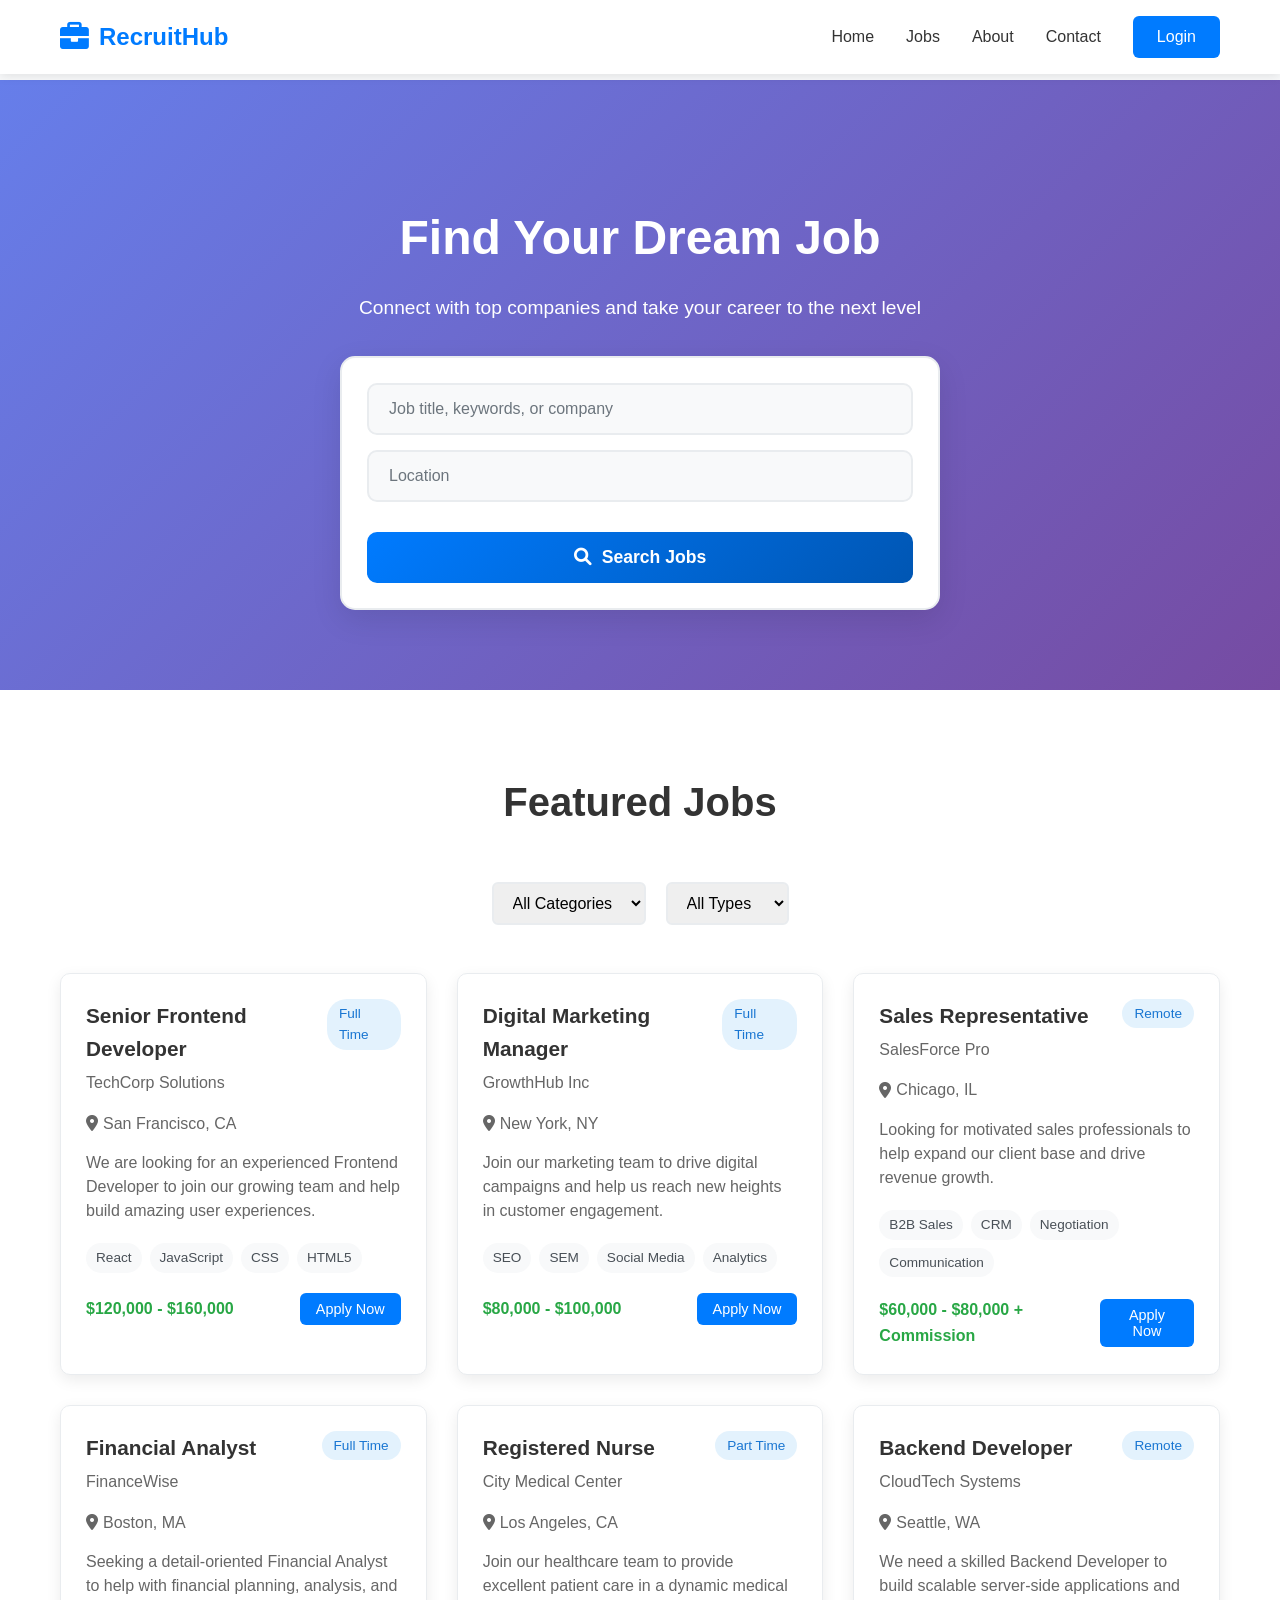
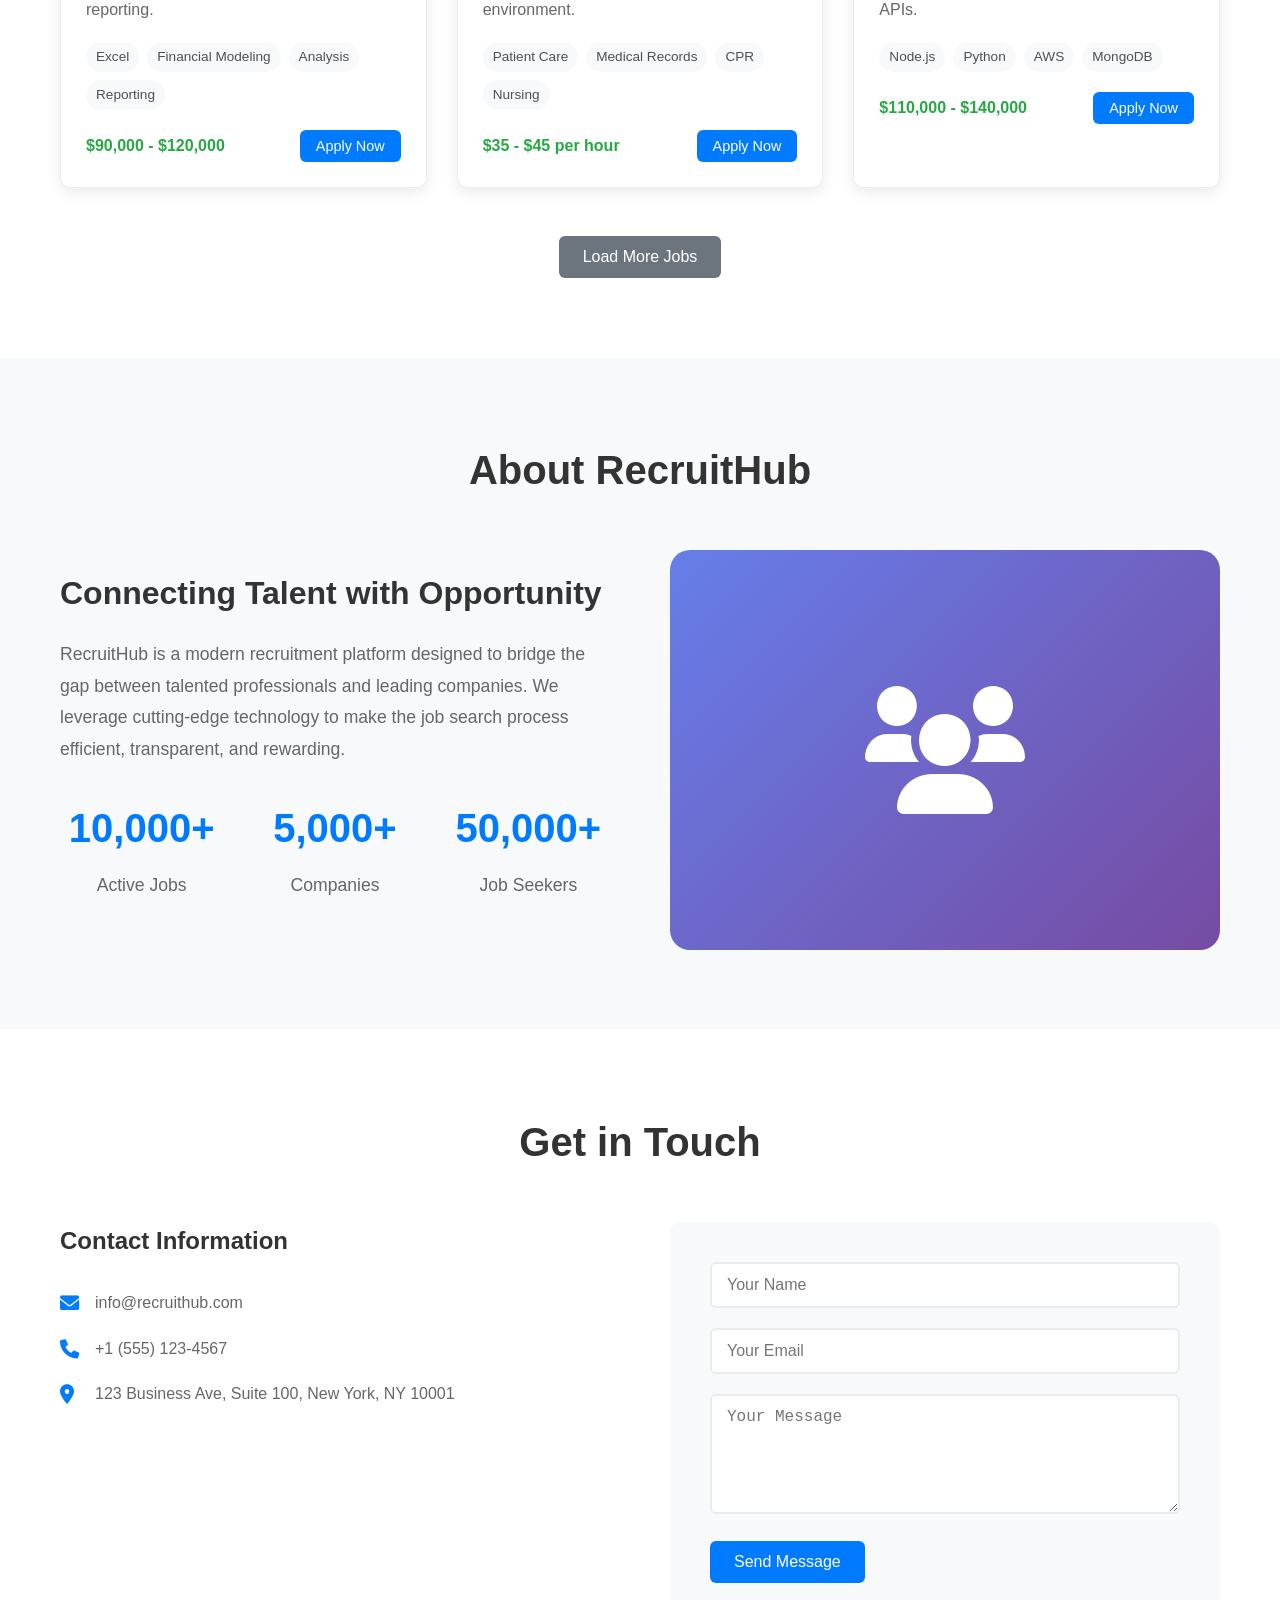
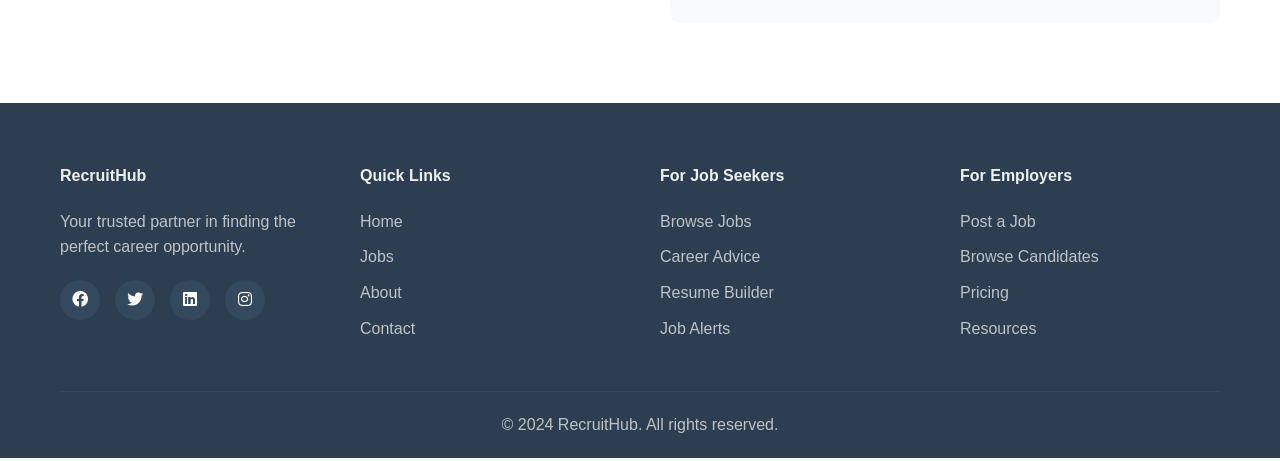
==== index.html @ 95e3dec5 "Initial" ====
<!DOCTYPE html>
<html lang="en">
<head>
    <meta charset="UTF-8">
    <meta name="viewport" content="width=device-width, initial-scale=1.0">
    <title>Recruitment System - Find Your Dream Job</title>
    <link rel="stylesheet" href="styles.css">
    <link href="https://cdnjs.cloudflare.com/ajax/libs/font-awesome/6.0.0/css/all.min.css" rel="stylesheet">
</head>
<body>
    <!-- Header -->
    <header class="header">
        <nav class="navbar">
            <div class="nav-container">
                <div class="nav-logo">
                    <i class="fas fa-briefcase"></i>
                    <span>RecruitHub</span>
                </div>
                <ul class="nav-menu">
                    <li class="nav-item">
                        <a href="#home" class="nav-link">Home</a>
                    </li>
                    <li class="nav-item">
                        <a href="#jobs" class="nav-link">Jobs</a>
                    </li>
                    <li class="nav-item">
                        <a href="#about" class="nav-link">About</a>
                    </li>
                    <li class="nav-item">
                        <a href="#contact" class="nav-link">Contact</a>
                    </li>
                    <li class="nav-item">
                        <button class="btn btn-primary" onclick="showLoginModal()">Login</button>
                    </li>
                </ul>
                <div class="hamburger">
                    <span class="bar"></span>
                    <span class="bar"></span>
                    <span class="bar"></span>
                </div>
            </div>
        </nav>
    </header>

    <!-- Hero Section -->
    <section id="home" class="hero">
        <div class="hero-content">
            <h1>Find Your Dream Job</h1>
            <p>Connect with top companies and take your career to the next level</p>
            <div class="search-container">
                <div class="search-box">
                    <div class="search-input-group">
                        <input type="text" id="jobSearch" placeholder="Job title, keywords, or company" data-component-name="<input />">
                        <input type="text" id="locationSearch" placeholder="Location" data-component-name="<input />">
                    </div>
                    <button class="search-button" onclick="searchJobs()" data-component-name="<button />">
                        <i class="fas fa-search"></i> Search Jobs
                    </button>
                </div>
            </div>
        </div>
    </section>

    <!-- Job Listings Section -->
    <section id="jobs" class="jobs-section">
        <div class="container">
            <h2 class="section-title">Featured Jobs</h2>
            <div class="filter-container">
                <select id="categoryFilter" onchange="filterJobs()">
                    <option value="">All Categories</option>
                    <option value="technology">Technology</option>
                    <option value="marketing">Marketing</option>
                    <option value="sales">Sales</option>
                    <option value="finance">Finance</option>
                    <option value="healthcare">Healthcare</option>
                </select>
                <select id="typeFilter" onchange="filterJobs()">
                    <option value="">All Types</option>
                    <option value="full-time">Full Time</option>
                    <option value="part-time">Part Time</option>
                    <option value="remote">Remote</option>
                    <option value="contract">Contract</option>
                </select>
            </div>
            <div class="job-grid" id="jobGrid">
                <!-- Jobs will be dynamically loaded here -->
            </div>
            <div class="load-more-container">
                <button class="btn btn-secondary" onclick="loadMoreJobs()">Load More Jobs</button>
            </div>
        </div>
    </section>

    <!-- About Section -->
    <section id="about" class="about-section">
        <div class="container">
            <h2 class="section-title">About RecruitHub</h2>
            <div class="about-content">
                <div class="about-text">
                    <h3>Connecting Talent with Opportunity</h3>
                    <p>RecruitHub is a modern recruitment platform designed to bridge the gap between talented professionals and leading companies. We leverage cutting-edge technology to make the job search process efficient, transparent, and rewarding.</p>
                    <div class="stats">
                        <div class="stat">
                            <h4>10,000+</h4>
                            <p>Active Jobs</p>
                        </div>
                        <div class="stat">
                            <h4>5,000+</h4>
                            <p>Companies</p>
                        </div>
                        <div class="stat">
                            <h4>50,000+</h4>
                            <p>Job Seekers</p>
                        </div>
                    </div>
                </div>
                <div class="about-image">
                    <i class="fas fa-users"></i>
                </div>
            </div>
        </div>
    </section>

    <!-- Contact Section -->
    <section id="contact" class="contact-section">
        <div class="container">
            <h2 class="section-title">Get in Touch</h2>
            <div class="contact-content">
                <div class="contact-info">
                    <h3>Contact Information</h3>
                    <div class="contact-item">
                        <i class="fas fa-envelope"></i>
                        <span>info@recruithub.com</span>
                    </div>
                    <div class="contact-item">
                        <i class="fas fa-phone"></i>
                        <span>+1 (555) 123-4567</span>
                    </div>
                    <div class="contact-item">
                        <i class="fas fa-map-marker-alt"></i>
                        <span>123 Business Ave, Suite 100, New York, NY 10001</span>
                    </div>
                </div>
                <form class="contact-form" onsubmit="handleContactSubmit(event)">
                    <div class="form-group">
                        <input type="text" id="contactName" placeholder="Your Name" required>
                    </div>
                    <div class="form-group">
                        <input type="email" id="contactEmail" placeholder="Your Email" required>
                    </div>
                    <div class="form-group">
                        <textarea id="contactMessage" placeholder="Your Message" rows="5" required></textarea>
                    </div>
                    <button type="submit" class="btn btn-primary">Send Message</button>
                </form>
            </div>
        </div>
    </section>

    <!-- Footer -->
    <footer class="footer">
        <div class="container">
            <div class="footer-content">
                <div class="footer-section">
                    <h4>RecruitHub</h4>
                    <p>Your trusted partner in finding the perfect career opportunity.</p>
                    <div class="social-links">
                        <a href="#"><i class="fab fa-facebook"></i></a>
                        <a href="#"><i class="fab fa-twitter"></i></a>
                        <a href="#"><i class="fab fa-linkedin"></i></a>
                        <a href="#"><i class="fab fa-instagram"></i></a>
                    </div>
                </div>
                <div class="footer-section">
                    <h4>Quick Links</h4>
                    <ul>
                        <li><a href="#home">Home</a></li>
                        <li><a href="#jobs">Jobs</a></li>
                        <li><a href="#about">About</a></li>
                        <li><a href="#contact">Contact</a></li>
                    </ul>
                </div>
                <div class="footer-section">
                    <h4>For Job Seekers</h4>
                    <ul>
                        <li><a href="#">Browse Jobs</a></li>
                        <li><a href="#">Career Advice</a></li>
                        <li><a href="#">Resume Builder</a></li>
                        <li><a href="#">Job Alerts</a></li>
                    </ul>
                </div>
                <div class="footer-section">
                    <h4>For Employers</h4>
                    <ul>
                        <li><a href="#">Post a Job</a></li>
                        <li><a href="#">Browse Candidates</a></li>
                        <li><a href="#">Pricing</a></li>
                        <li><a href="#">Resources</a></li>
                    </ul>
                </div>
            </div>
            <div class="footer-bottom">
                <p>&copy; 2024 RecruitHub. All rights reserved.</p>
            </div>
        </div>
    </footer>

    <!-- Login Modal -->
    <div id="loginModal" class="modal">
        <div class="modal-content">
            <span class="close" onclick="closeModal('loginModal')">&times;</span>
            <h2>Login to Your Account</h2>
            <form onsubmit="handleLogin(event)">
                <div class="form-group">
                    <input type="email" id="loginEmail" placeholder="Email Address" required>
                </div>
                <div class="form-group">
                    <input type="password" id="loginPassword" placeholder="Password" required>
                </div>
                <div class="form-options">
                    <label class="checkbox">
                        <input type="checkbox"> Remember me
                    </label>
                    <a href="#" class="forgot-password">Forgot Password?</a>
                </div>
                <button type="submit" class="btn btn-primary full-width">Login</button>
                <div class="signup-link">
                    <p>Don't have an account? <a href="#" onclick="showSignupModal()">Sign up</a></p>
                </div>
            </form>
        </div>
    </div>

    <!-- Job Application Modal -->
    <div id="applicationModal" class="modal">
        <div class="modal-content">
            <span class="close" onclick="closeModal('applicationModal')">&times;</span>
            <h2>Apply for Position</h2>
            <form onsubmit="handleApplication(event)">
                <div class="form-group">
                    <input type="text" id="applicantName" placeholder="Full Name" required>
                </div>
                <div class="form-group">
                    <input type="email" id="applicantEmail" placeholder="Email Address" required>
                </div>
                <div class="form-group">
                    <input type="tel" id="applicantPhone" placeholder="Phone Number" required>
                </div>
                <div class="form-group">
                    <textarea id="coverLetter" placeholder="Cover Letter" rows="4" required></textarea>
                </div>
                <div class="form-group">
                    <label for="resume">Upload Resume (PDF/DOC)</label>
                    <input type="file" id="resume" accept=".pdf,.doc,.docx" required>
                </div>
                <button type="submit" class="btn btn-primary full-width">Submit Application</button>
            </form>
        </div>
    </div>

    <script src="script.js"></script>
</body>
</html>
---- styles.css ----
/* Reset and Base Styles */
* {
    margin: 0;
    padding: 0;
    box-sizing: border-box;
}

body {
    font-family: 'Segoe UI', Tahoma, Geneva, Verdana, sans-serif;
    line-height: 1.6;
    color: #333;
    background-color: #f8f9fa;
}

.container {
    max-width: 1200px;
    margin: 0 auto;
    padding: 0 20px;
}

/* Header Styles */
.header {
    background: #fff;
    box-shadow: 0 2px 10px rgba(0,0,0,0.1);
    position: fixed;
    width: 100%;
    top: 0;
    z-index: 1000;
}

.navbar {
    padding: 1rem 0;
}

.nav-container {
    max-width: 1200px;
    margin: 0 auto;
    padding: 0 20px;
    display: flex;
    justify-content: space-between;
    align-items: center;
}

.nav-logo {
    display: flex;
    align-items: center;
    font-size: 1.5rem;
    font-weight: bold;
    color: #007bff;
}

.nav-logo i {
    margin-right: 10px;
    font-size: 1.8rem;
}

.nav-menu {
    display: flex;
    list-style: none;
    align-items: center;
    gap: 2rem;
}

.nav-link {
    text-decoration: none;
    color: #333;
    font-weight: 500;
    transition: color 0.3s ease;
}

.nav-link:hover {
    color: #007bff;
}

.hamburger {
    display: none;
    flex-direction: column;
    cursor: pointer;
}

.bar {
    width: 25px;
    height: 3px;
    background: #333;
    margin: 3px 0;
    transition: 0.3s;
}

/* Button Styles */
.btn {
    padding: 12px 24px;
    border: none;
    border-radius: 6px;
    cursor: pointer;
    font-size: 1rem;
    font-weight: 500;
    text-decoration: none;
    display: inline-block;
    transition: all 0.3s ease;
    text-align: center;
}

.btn-primary {
    background: #007bff;
    color: white;
}

.btn-primary:hover {
    background: #0056b3;
    transform: translateY(-2px);
}

.btn-secondary {
    background: #6c757d;
    color: white;
}

.btn-secondary:hover {
    background: #545b62;
    transform: translateY(-2px);
}

.btn-search {
    background: #28a745;
    color: white;
}

.btn-search:hover {
    background: #1e7e34;
}

.full-width {
    width: 100%;
}

/* Hero Section */
.hero {
    background: linear-gradient(135deg, #667eea 0%, #764ba2 100%);
    color: white;
    padding: 120px 0 80px;
    text-align: center;
    margin-top: 80px;
}

.hero-content h1 {
    font-size: 3rem;
    margin-bottom: 1rem;
    animation: fadeInUp 1s ease;
}

.hero-content p {
    font-size: 1.2rem;
    margin-bottom: 2rem;
    animation: fadeInUp 1s ease 0.2s;
    animation-fill-mode: both;
}

.search-container {
    max-width: 600px;
    margin: 0 auto;
    animation: fadeInUp 1s ease 0.4s;
    animation-fill-mode: both;
}

.search-box {
    display: flex;
    flex-direction: column;
    gap: 15px;
    background: white;
    padding: 25px;
    border-radius: 15px;
    box-shadow: 0 10px 30px rgba(0,0,0,0.1);
    border: 2px solid #e9ecef;
}

.search-input-group {
    display: flex;
    flex-direction: column;
    gap: 15px;
    margin-bottom: 15px;
}

.search-box input {
    width: 100%;
    padding: 15px 20px;
    border: 2px solid #e9ecef;
    border-radius: 10px;
    font-size: 1rem;
    outline: none;
    transition: all 0.3s ease;
    background: #f8f9fa;
}

.search-box input:focus {
    border-color: #007bff;
    background: white;
    box-shadow: 0 0 0 3px rgba(0,123,255,0.1);
}

.search-box input::placeholder {
    color: #6c757d;
    font-weight: 400;
}

.search-button {
    width: 100%;
    padding: 15px 30px;
    background: linear-gradient(135deg, #007bff 0%, #0056b3 100%);
    color: white;
    border: none;
    border-radius: 10px;
    font-size: 1.1rem;
    font-weight: 600;
    cursor: pointer;
    transition: all 0.3s ease;
    display: flex;
    align-items: center;
    justify-content: center;
    gap: 10px;
}

.search-button:hover {
    background: linear-gradient(135deg, #0056b3 0%, #004085 100%);
    transform: translateY(-2px);
    box-shadow: 0 8px 25px rgba(0,123,255,0.3);
}

.search-button i {
    font-size: 1.1rem;
}

/* Jobs Section */
.jobs-section {
    padding: 80px 0;
    background: white;
}

.section-title {
    text-align: center;
    font-size: 2.5rem;
    margin-bottom: 3rem;
    color: #333;
}

.filter-container {
    display: flex;
    justify-content: center;
    gap: 20px;
    margin-bottom: 3rem;
}

.filter-container select {
    padding: 10px 15px;
    border: 2px solid #e9ecef;
    border-radius: 6px;
    font-size: 1rem;
    outline: none;
    transition: border-color 0.3s ease;
}

.filter-container select:focus {
    border-color: #007bff;
}

.job-grid {
    display: grid;
    grid-template-columns: repeat(auto-fill, minmax(350px, 1fr));
    gap: 30px;
    margin-bottom: 3rem;
}

.job-card {
    background: white;
    border: 1px solid #e9ecef;
    border-radius: 10px;
    padding: 25px;
    box-shadow: 0 5px 15px rgba(0,0,0,0.08);
    transition: all 0.3s ease;
    cursor: pointer;
}

.job-card:hover {
    transform: translateY(-5px);
    box-shadow: 0 15px 30px rgba(0,0,0,0.15);
}

.job-header {
    display: flex;
    justify-content: space-between;
    align-items: start;
    margin-bottom: 15px;
}

.job-title {
    font-size: 1.3rem;
    font-weight: 600;
    color: #333;
    margin-bottom: 5px;
}

.company-name {
    color: #666;
    font-size: 1rem;
}

.job-type {
    background: #e3f2fd;
    color: #1976d2;
    padding: 4px 12px;
    border-radius: 20px;
    font-size: 0.85rem;
    font-weight: 500;
}

.job-location {
    display: flex;
    align-items: center;
    color: #666;
    margin-bottom: 15px;
}

.job-location i {
    margin-right: 5px;
}

.job-description {
    color: #666;
    margin-bottom: 20px;
    line-height: 1.5;
}

.job-tags {
    display: flex;
    flex-wrap: wrap;
    gap: 8px;
    margin-bottom: 20px;
}

.job-tag {
    background: #f8f9fa;
    color: #495057;
    padding: 4px 10px;
    border-radius: 15px;
    font-size: 0.85rem;
}

.job-footer {
    display: flex;
    justify-content: space-between;
    align-items: center;
}

.job-salary {
    font-weight: 600;
    color: #28a745;
}

.apply-btn {
    background: #007bff;
    color: white;
    padding: 8px 16px;
    border: none;
    border-radius: 6px;
    cursor: pointer;
    font-size: 0.9rem;
    transition: background 0.3s ease;
}

.apply-btn:hover {
    background: #0056b3;
}

.load-more-container {
    text-align: center;
}

/* About Section */
.about-section {
    padding: 80px 0;
    background: #f8f9fa;
}

.about-content {
    display: grid;
    grid-template-columns: 1fr 1fr;
    gap: 60px;
    align-items: center;
}

.about-text h3 {
    font-size: 2rem;
    margin-bottom: 20px;
    color: #333;
}

.about-text p {
    font-size: 1.1rem;
    color: #666;
    margin-bottom: 30px;
    line-height: 1.8;
}

.stats {
    display: grid;
    grid-template-columns: repeat(3, 1fr);
    gap: 30px;
}

.stat {
    text-align: center;
}

.stat h4 {
    font-size: 2.5rem;
    color: #007bff;
    margin-bottom: 10px;
}

.stat p {
    color: #666;
    font-weight: 500;
}

.about-image {
    display: flex;
    justify-content: center;
    align-items: center;
    background: linear-gradient(135deg, #667eea 0%, #764ba2 100%);
    border-radius: 20px;
    height: 400px;
}

.about-image i {
    font-size: 8rem;
    color: white;
}

/* Contact Section */
.contact-section {
    padding: 80px 0;
    background: white;
}

.contact-content {
    display: grid;
    grid-template-columns: 1fr 1fr;
    gap: 60px;
}

.contact-info h3 {
    font-size: 1.5rem;
    margin-bottom: 30px;
    color: #333;
}

.contact-item {
    display: flex;
    align-items: center;
    margin-bottom: 20px;
    color: #666;
}

.contact-item i {
    font-size: 1.2rem;
    color: #007bff;
    margin-right: 15px;
    width: 20px;
}

.contact-form {
    background: #f8f9fa;
    padding: 40px;
    border-radius: 10px;
}

.form-group {
    margin-bottom: 20px;
}

.form-group input,
.form-group textarea {
    width: 100%;
    padding: 12px 15px;
    border: 2px solid #e9ecef;
    border-radius: 6px;
    font-size: 1rem;
    outline: none;
    transition: border-color 0.3s ease;
}

.form-group input:focus,
.form-group textarea:focus {
    border-color: #007bff;
}

.form-group textarea {
    resize: vertical;
    min-height: 120px;
}

.form-options {
    display: flex;
    justify-content: space-between;
    align-items: center;
    margin-bottom: 20px;
}

.checkbox {
    display: flex;
    align-items: center;
    color: #666;
}

.checkbox input {
    margin-right: 8px;
}

.forgot-password {
    color: #007bff;
    text-decoration: none;
    font-size: 0.9rem;
}

.forgot-password:hover {
    text-decoration: underline;
}

.signup-link {
    text-align: center;
    margin-top: 20px;
}

.signup-link a {
    color: #007bff;
    text-decoration: none;
}

.signup-link a:hover {
    text-decoration: underline;
}

/* Footer */
.footer {
    background: #2c3e50;
    color: white;
    padding: 60px 0 20px;
}

.footer-content {
    display: grid;
    grid-template-columns: repeat(auto-fit, minmax(250px, 1fr));
    gap: 40px;
    margin-bottom: 40px;
}

.footer-section h4 {
    margin-bottom: 20px;
    color: #ecf0f1;
}

.footer-section p {
    color: #bdc3c7;
    line-height: 1.6;
    margin-bottom: 20px;
}

.footer-section ul {
    list-style: none;
}

.footer-section ul li {
    margin-bottom: 10px;
}

.footer-section ul li a {
    color: #bdc3c7;
    text-decoration: none;
    transition: color 0.3s ease;
}

.footer-section ul li a:hover {
    color: #3498db;
}

.social-links {
    display: flex;
    gap: 15px;
}

.social-links a {
    display: inline-block;
    width: 40px;
    height: 40px;
    background: #34495e;
    color: white;
    text-align: center;
    line-height: 40px;
    border-radius: 50%;
    transition: background 0.3s ease;
}

.social-links a:hover {
    background: #3498db;
}

.footer-bottom {
    text-align: center;
    padding-top: 20px;
    border-top: 1px solid #34495e;
    color: #bdc3c7;
}

/* Modal Styles */
.modal {
    display: none;
    position: fixed;
    z-index: 2000;
    left: 0;
    top: 0;
    width: 100%;
    height: 100%;
    background-color: rgba(0,0,0,0.5);
    animation: fadeIn 0.3s ease;
}

.modal-content {
    background-color: white;
    margin: 5% auto;
    padding: 40px;
    border-radius: 10px;
    width: 90%;
    max-width: 500px;
    position: relative;
    animation: slideIn 0.3s ease;
}

.close {
    color: #aaa;
    float: right;
    font-size: 28px;
    font-weight: bold;
    cursor: pointer;
    position: absolute;
    right: 20px;
    top: 15px;
}

.close:hover {
    color: #000;
}

.modal-content h2 {
    margin-bottom: 30px;
    color: #333;
}

/* Animations */
@keyframes fadeIn {
    from { opacity: 0; }
    to { opacity: 1; }
}

@keyframes fadeInUp {
    from {
        opacity: 0;
        transform: translateY(30px);
    }
    to {
        opacity: 1;
        transform: translateY(0);
    }
}

@keyframes slideIn {
    from {
        transform: translateY(-50px);
        opacity: 0;
    }
    to {
        transform: translateY(0);
        opacity: 1;
    }
}

/* Responsive Design */
@media (max-width: 768px) {
    .hamburger {
        display: flex;
    }
    
    .nav-menu {
        position: fixed;
        left: -100%;
        top: 80px;
        flex-direction: column;
        background-color: white;
        width: 100%;
        text-align: center;
        transition: 0.3s;
        box-shadow: 0 10px 27px rgba(0,0,0,0.05);
        padding: 20px 0;
    }
    
    .nav-menu.active {
        left: 0;
    }
    
    .hero-content h1 {
        font-size: 2rem;
    }
    
    .search-box {
        flex-direction: column;
        border-radius: 10px;
        padding: 20px;
    }
    
    .search-input-group {
        gap: 10px;
        margin-bottom: 10px;
    }
    
    .search-box input {
        border-radius: 8px;
        padding: 12px 15px;
    }
    
    .search-button {
        border-radius: 8px;
        padding: 12px 20px;
    }
    
    .filter-container {
        flex-direction: column;
        align-items: center;
    }
    
    .job-grid {
        grid-template-columns: 1fr;
    }
    
    .about-content,
    .contact-content {
        grid-template-columns: 1fr;
        gap: 40px;
    }
    
    .stats {
        grid-template-columns: 1fr;
        gap: 20px;
    }
    
    .footer-content {
        grid-template-columns: 1fr;
        text-align: center;
    }
    
    .social-links {
        justify-content: center;
    }
    
    .form-options {
        flex-direction: column;
        gap: 15px;
        align-items: flex-start;
    }
}

@media (max-width: 480px) {
    .container {
        padding: 0 15px;
    }
    
    .hero {
        padding: 100px 0 60px;
    }
    
    .section-title {
        font-size: 2rem;
    }
    
    .modal-content {
        margin: 10% auto;
        padding: 30px 20px;
    }
    
    .contact-form {
        padding: 30px 20px;
    }
}

/* Loading Spinner */
.spinner {
    border: 4px solid #f3f3f3;
    border-top: 4px solid #007bff;
    border-radius: 50%;
    width: 40px;
    height: 40px;
    animation: spin 1s linear infinite;
    margin: 20px auto;
}

@keyframes spin {
    0% { transform: rotate(0deg); }
    100% { transform: rotate(360deg); }
}

/* Toast Notification */
.toast {
    position: fixed;
    bottom: 20px;
    right: 20px;
    background: #333;
    color: white;
    padding: 15px 20px;
    border-radius: 6px;
    box-shadow: 0 5px 15px rgba(0,0,0,0.3);
    z-index: 3000;
    animation: slideInRight 0.3s ease;
}

.toast.success {
    background: #28a745;
}

.toast.error {
    background: #dc3545;
}

@keyframes slideInRight {
    from {
        transform: translateX(100%);
        opacity: 0;
    }
    to {
        transform: translateX(0);
        opacity: 1;
    }
}
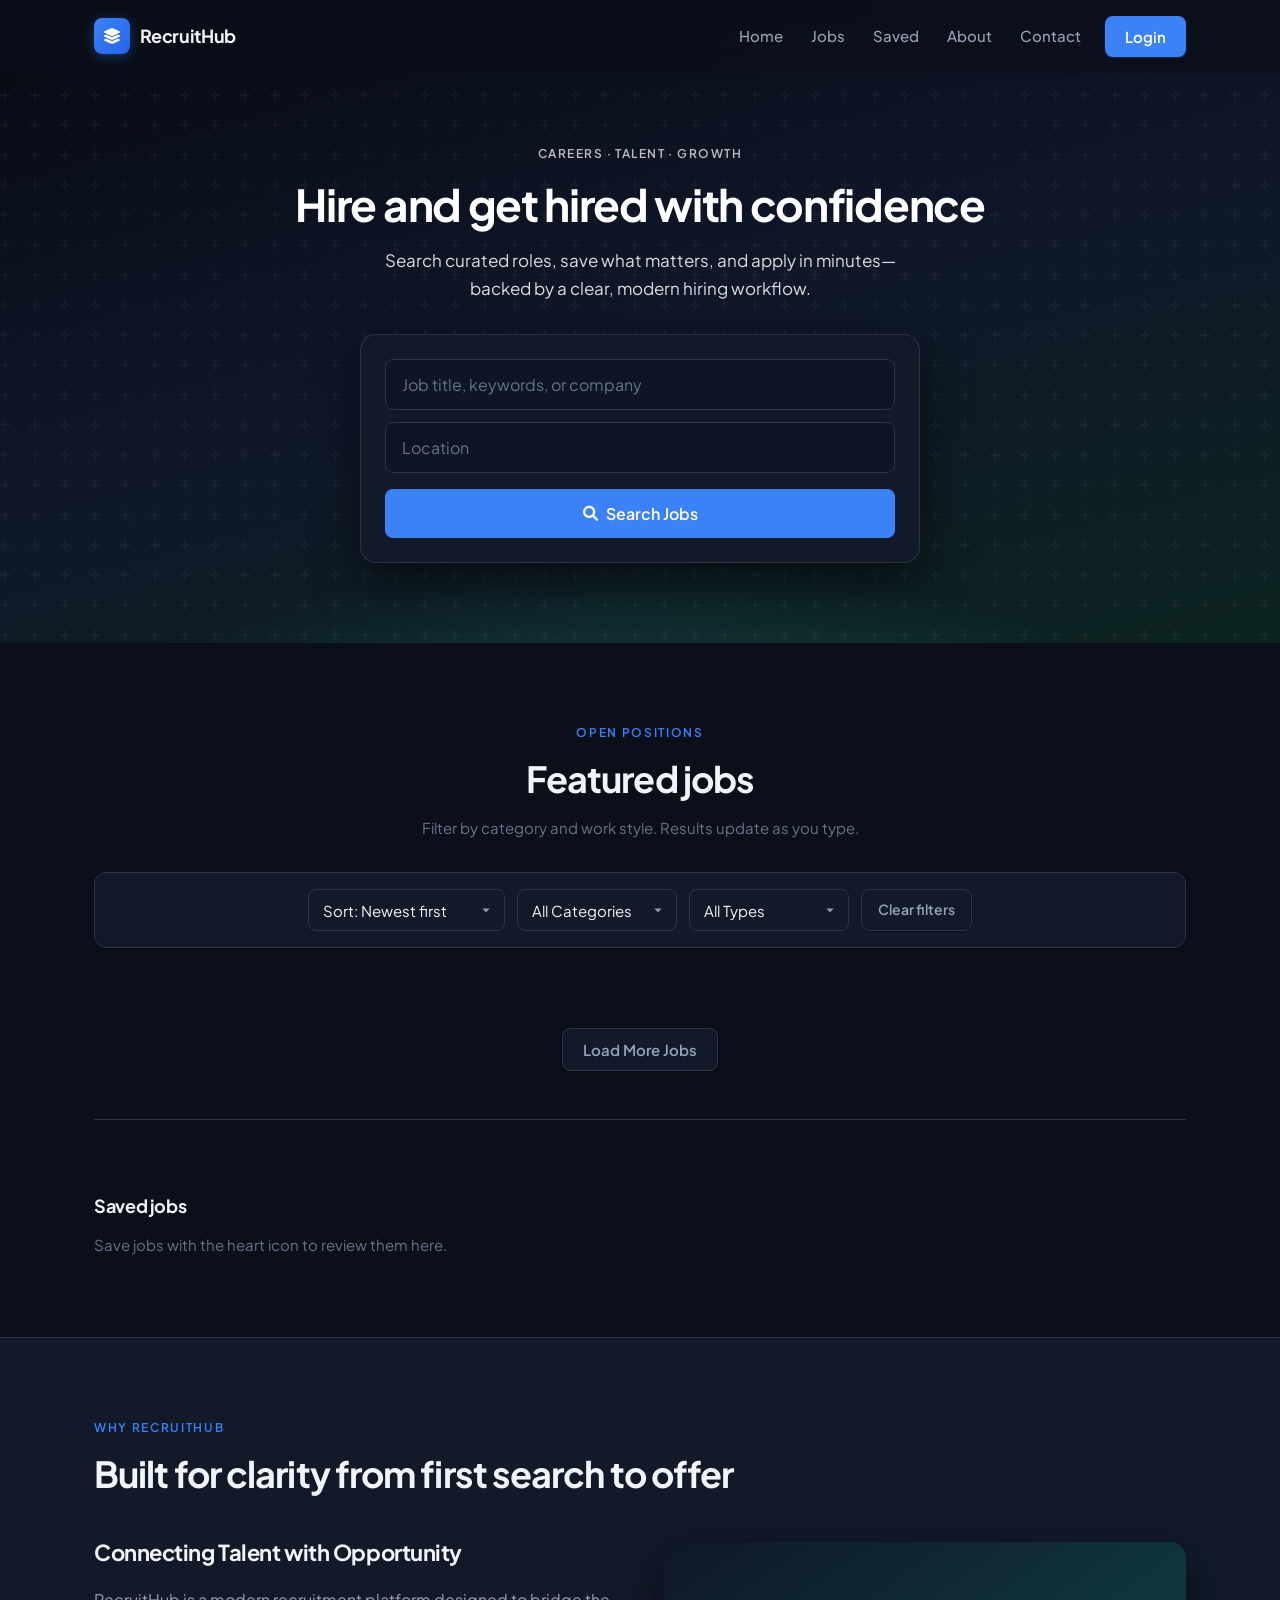
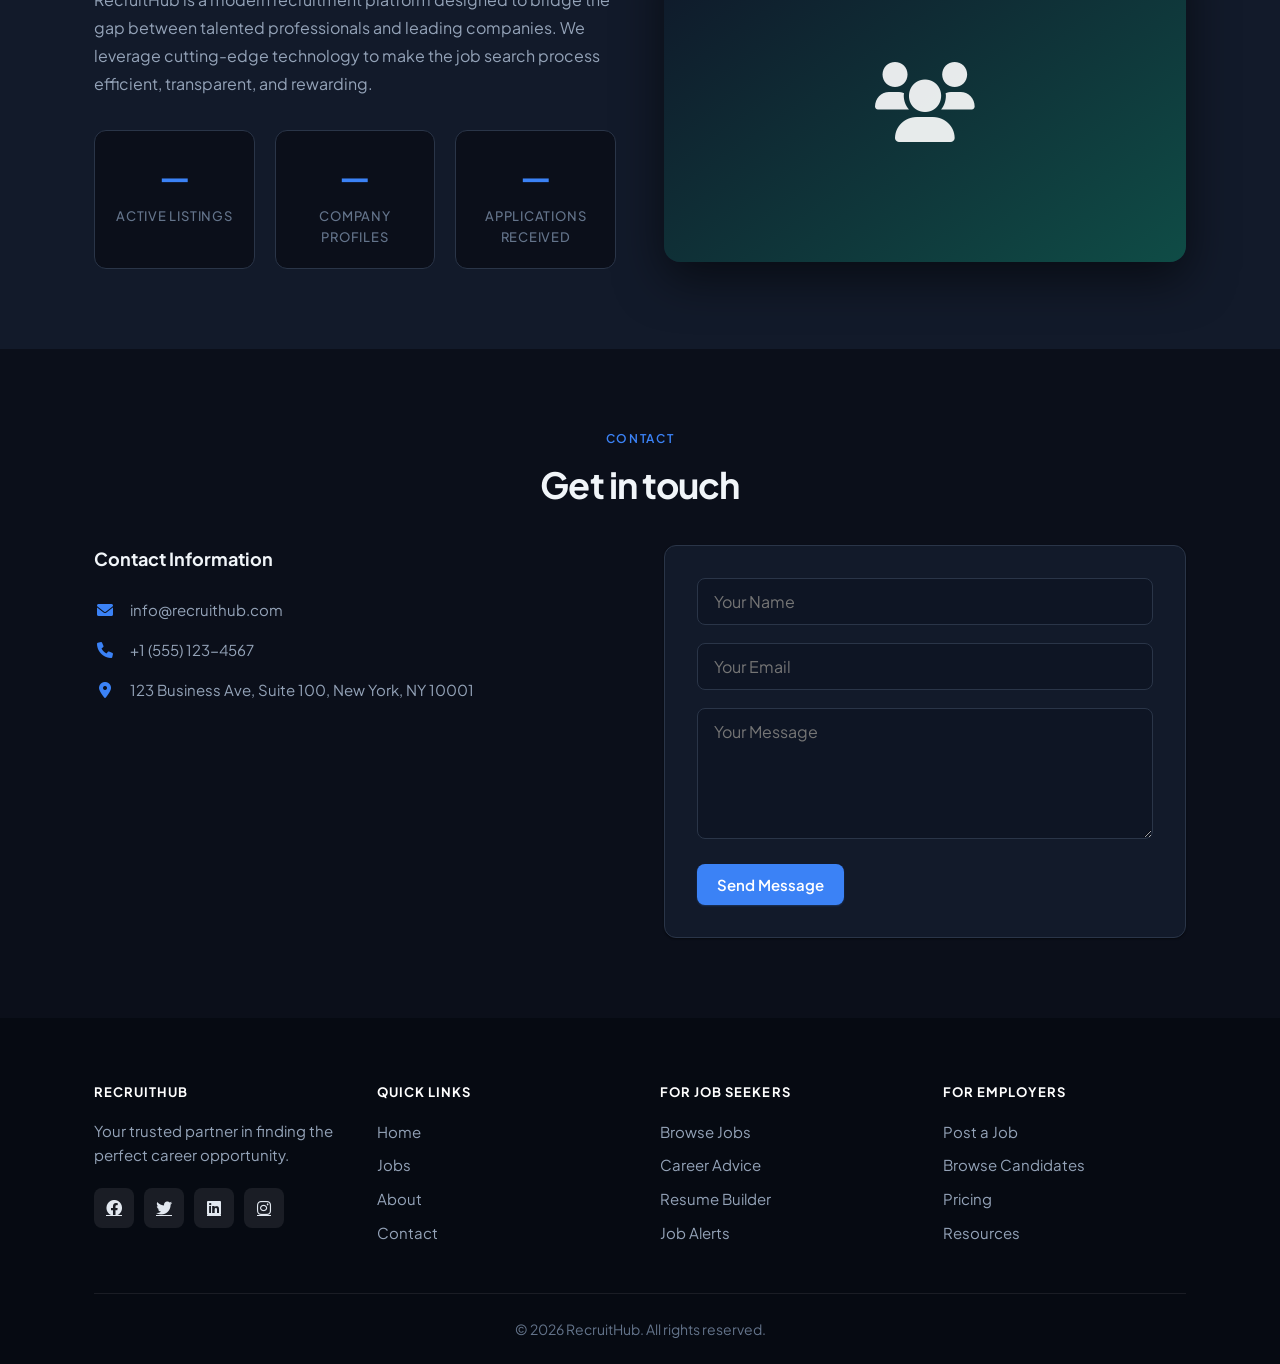
==== commit ed4d9f40: "New update" ====
--- a/index.html
+++ b/index.html
@@ -3,19 +3,22 @@
 <head>
     <meta charset="UTF-8">
     <meta name="viewport" content="width=device-width, initial-scale=1.0">
-    <title>Recruitment System - Find Your Dream Job</title>
+    <title>RecruitHub — Find your next role</title>
+    <link rel="preconnect" href="https://fonts.googleapis.com">
+    <link rel="preconnect" href="https://fonts.gstatic.com" crossorigin>
+    <link href="https://fonts.googleapis.com/css2?family=Plus+Jakarta+Sans:ital,wght@0,400;0,500;0,600;0,700;1,400&display=swap" rel="stylesheet">
     <link rel="stylesheet" href="styles.css">
     <link href="https://cdnjs.cloudflare.com/ajax/libs/font-awesome/6.0.0/css/all.min.css" rel="stylesheet">
 </head>
-<body>
+<body class="site">
     <!-- Header -->
-    <header class="header">
-        <nav class="navbar">
+    <header class="header" id="siteHeader">
+        <nav class="navbar" aria-label="Primary">
             <div class="nav-container">
-                <div class="nav-logo">
-                    <i class="fas fa-briefcase"></i>
-                    <span>RecruitHub</span>
-                </div>
+                <a href="#home" class="nav-logo">
+                    <span class="nav-logo-mark" aria-hidden="true"><i class="fas fa-layer-group"></i></span>
+                    <span class="nav-logo-text">RecruitHub</span>
+                </a>
                 <ul class="nav-menu">
                     <li class="nav-item">
                         <a href="#home" class="nav-link">Home</a>
@@ -24,13 +27,18 @@
                         <a href="#jobs" class="nav-link">Jobs</a>
                     </li>
                     <li class="nav-item">
+                        <a href="#saved-jobs" class="nav-link" onclick="scrollToSaved(event)">Saved</a>
+                    </li>
+                    <li class="nav-item">
                         <a href="#about" class="nav-link">About</a>
                     </li>
                     <li class="nav-item">
                         <a href="#contact" class="nav-link">Contact</a>
                     </li>
-                    <li class="nav-item">
-                        <button class="btn btn-primary" onclick="showLoginModal()">Login</button>
+                    <li class="nav-item nav-user-slot">
+                        <span id="navUserLabel" class="nav-user-label muted" style="display:none;"></span>
+                        <button type="button" id="navPrimaryBtn" class="btn btn-primary" onclick="showLoginModal()">Login</button>
+                        <button type="button" id="navLogoutBtn" class="btn btn-secondary" style="display:none;" onclick="logoutUser()">Log out</button>
                     </li>
                 </ul>
                 <div class="hamburger">
@@ -44,9 +52,11 @@
 
     <!-- Hero Section -->
     <section id="home" class="hero">
+        <div class="hero-bg" aria-hidden="true"></div>
         <div class="hero-content">
-            <h1>Find Your Dream Job</h1>
-            <p>Connect with top companies and take your career to the next level</p>
+            <p class="hero-eyebrow">Careers · Talent · Growth</p>
+            <h1>Hire and get hired with confidence</h1>
+            <p class="hero-subtitle">Search curated roles, save what matters, and apply in minutes—backed by a clear, modern hiring workflow.</p>
             <div class="search-container">
                 <div class="search-box">
                     <div class="search-input-group">
@@ -64,8 +74,18 @@
     <!-- Job Listings Section -->
     <section id="jobs" class="jobs-section">
         <div class="container">
-            <h2 class="section-title">Featured Jobs</h2>
-            <div class="filter-container">
+            <div class="section-head">
+                <p class="section-eyebrow">Open positions</p>
+                <h2 class="section-title">Featured jobs</h2>
+                <p class="section-lead muted">Filter by category and work style. Results update as you type.</p>
+            </div>
+            <p id="jobResultsMeta" class="job-results-meta muted" aria-live="polite"></p>
+            <div class="filter-container filter-container-extended">
+                <select id="sortJobs" onchange="onSortChange()" title="Sort jobs">
+                    <option value="newest">Sort: Newest first</option>
+                    <option value="title">Sort: Title (A–Z)</option>
+                    <option value="company">Sort: Company (A–Z)</option>
+                </select>
                 <select id="categoryFilter" onchange="filterJobs()">
                     <option value="">All Categories</option>
                     <option value="technology">Technology</option>
@@ -81,12 +101,18 @@
                     <option value="remote">Remote</option>
                     <option value="contract">Contract</option>
                 </select>
+                <button type="button" class="btn btn-secondary btn-compact" onclick="clearJobFilters()">Clear filters</button>
             </div>
             <div class="job-grid" id="jobGrid">
                 <!-- Jobs will be dynamically loaded here -->
             </div>
             <div class="load-more-container">
                 <button class="btn btn-secondary" onclick="loadMoreJobs()">Load More Jobs</button>
+            </div>
+            <div id="saved-jobs" class="saved-jobs-block">
+                <h3 class="subsection-title">Saved jobs</h3>
+                <p id="savedJobsHint" class="muted">Save jobs with the heart icon to review them here.</p>
+                <div id="savedJobsList" class="saved-jobs-list"></div>
             </div>
         </div>
     </section>
@@ -94,23 +120,26 @@
     <!-- About Section -->
     <section id="about" class="about-section">
         <div class="container">
-            <h2 class="section-title">About RecruitHub</h2>
+            <div class="section-head section-head-left">
+                <p class="section-eyebrow">Why RecruitHub</p>
+                <h2 class="section-title">Built for clarity from first search to offer</h2>
+            </div>
             <div class="about-content">
                 <div class="about-text">
                     <h3>Connecting Talent with Opportunity</h3>
                     <p>RecruitHub is a modern recruitment platform designed to bridge the gap between talented professionals and leading companies. We leverage cutting-edge technology to make the job search process efficient, transparent, and rewarding.</p>
                     <div class="stats">
                         <div class="stat">
-                            <h4>10,000+</h4>
-                            <p>Active Jobs</p>
+                            <h4 id="statPublicJobs">—</h4>
+                            <p>Active Listings</p>
                         </div>
                         <div class="stat">
-                            <h4>5,000+</h4>
-                            <p>Companies</p>
+                            <h4 id="statPublicCompanies">—</h4>
+                            <p>Company Profiles</p>
                         </div>
                         <div class="stat">
-                            <h4>50,000+</h4>
-                            <p>Job Seekers</p>
+                            <h4 id="statPublicApps">—</h4>
+                            <p>Applications Received</p>
                         </div>
                     </div>
                 </div>
@@ -124,7 +153,10 @@
     <!-- Contact Section -->
     <section id="contact" class="contact-section">
         <div class="container">
-            <h2 class="section-title">Get in Touch</h2>
+            <div class="section-head">
+                <p class="section-eyebrow">Contact</p>
+                <h2 class="section-title">Get in touch</h2>
+            </div>
             <div class="contact-content">
                 <div class="contact-info">
                     <h3>Contact Information</h3>
@@ -165,10 +197,10 @@
                     <h4>RecruitHub</h4>
                     <p>Your trusted partner in finding the perfect career opportunity.</p>
                     <div class="social-links">
-                        <a href="#"><i class="fab fa-facebook"></i></a>
-                        <a href="#"><i class="fab fa-twitter"></i></a>
-                        <a href="#"><i class="fab fa-linkedin"></i></a>
-                        <a href="#"><i class="fab fa-instagram"></i></a>
+                        <a href="#" onclick="socialDemo('Facebook'); return false;" aria-label="Facebook"><i class="fab fa-facebook"></i></a>
+                        <a href="#" onclick="socialDemo('Twitter'); return false;" aria-label="Twitter"><i class="fab fa-twitter"></i></a>
+                        <a href="#" onclick="socialDemo('LinkedIn'); return false;" aria-label="LinkedIn"><i class="fab fa-linkedin"></i></a>
+                        <a href="#" onclick="socialDemo('Instagram'); return false;" aria-label="Instagram"><i class="fab fa-instagram"></i></a>
                     </div>
                 </div>
                 <div class="footer-section">
@@ -183,24 +215,24 @@
                 <div class="footer-section">
                     <h4>For Job Seekers</h4>
                     <ul>
-                        <li><a href="#">Browse Jobs</a></li>
-                        <li><a href="#">Career Advice</a></li>
-                        <li><a href="#">Resume Builder</a></li>
-                        <li><a href="#">Job Alerts</a></li>
+                        <li><a href="#jobs">Browse Jobs</a></li>
+                        <li><a href="#" onclick="openCareerAdvice(); return false;">Career Advice</a></li>
+                        <li><a href="#" onclick="openResumeBuilder(); return false;">Resume Builder</a></li>
+                        <li><a href="#" onclick="openJobAlertsModal(); return false;">Job Alerts</a></li>
                     </ul>
                 </div>
                 <div class="footer-section">
                     <h4>For Employers</h4>
                     <ul>
-                        <li><a href="#">Post a Job</a></li>
-                        <li><a href="#">Browse Candidates</a></li>
-                        <li><a href="#">Pricing</a></li>
-                        <li><a href="#">Resources</a></li>
+                        <li><a href="#" onclick="goAdmin(event); return false;">Post a Job</a></li>
+                        <li><a href="#" onclick="goAdmin(event); return false;">Browse Candidates</a></li>
+                        <li><a href="#" onclick="openPricingModal(); return false;">Pricing</a></li>
+                        <li><a href="#" onclick="openResourcesModal(); return false;">Resources</a></li>
                     </ul>
                 </div>
             </div>
             <div class="footer-bottom">
-                <p>&copy; 2024 RecruitHub. All rights reserved.</p>
+                <p>&copy; <span id="footerYear"></span> RecruitHub. All rights reserved.</p>
             </div>
         </div>
     </footer>
@@ -219,15 +251,79 @@
                 </div>
                 <div class="form-options">
                     <label class="checkbox">
-                        <input type="checkbox"> Remember me
+                        <input type="checkbox" id="loginRemember"> Remember me
                     </label>
-                    <a href="#" class="forgot-password">Forgot Password?</a>
+                    <a href="#" class="forgot-password" onclick="openForgotPassword(); return false;">Forgot Password?</a>
                 </div>
                 <button type="submit" class="btn btn-primary full-width">Login</button>
                 <div class="signup-link">
-                    <p>Don't have an account? <a href="#" onclick="showSignupModal()">Sign up</a></p>
+                    <p>Don't have an account? <a href="#" onclick="showSignupModal(); return false;">Sign up</a></p>
                 </div>
             </form>
+        </div>
+    </div>
+
+    <!-- Sign up modal -->
+    <div id="signupModal" class="modal">
+        <div class="modal-content">
+            <span class="close" onclick="closeModal('signupModal')">&times;</span>
+            <h2>Create an account</h2>
+            <p class="muted">Demo accounts are stored in this browser only.</p>
+            <form onsubmit="handleSignup(event)">
+                <div class="form-group">
+                    <input type="text" id="signupName" placeholder="Full name" required>
+                </div>
+                <div class="form-group">
+                    <input type="email" id="signupEmail" placeholder="Email" required>
+                </div>
+                <div class="form-group">
+                    <input type="password" id="signupPassword" placeholder="Password (min 6 characters)" minlength="6" required>
+                </div>
+                <div class="form-group">
+                    <input type="password" id="signupPassword2" placeholder="Confirm password" minlength="6" required>
+                </div>
+                <button type="submit" class="btn btn-primary full-width">Create account</button>
+                <p class="signup-link"><a href="#" onclick="closeModal('signupModal'); showLoginModal(); return false;">Already have an account? Log in</a></p>
+            </form>
+        </div>
+    </div>
+
+    <!-- Job alerts -->
+    <div id="jobAlertsModal" class="modal">
+        <div class="modal-content">
+            <span class="close" onclick="closeModal('jobAlertsModal')">&times;</span>
+            <h2>Job alerts</h2>
+            <p class="muted">We will highlight matching roles on your next visit (saved in this browser).</p>
+            <form onsubmit="saveJobAlert(event)">
+                <div class="form-group">
+                    <label for="alertEmail">Email (optional)</label>
+                    <input type="email" id="alertEmail" placeholder="you@example.com">
+                </div>
+                <div class="form-group">
+                    <label for="alertKeywords">Keywords (comma-separated)</label>
+                    <input type="text" id="alertKeywords" placeholder="e.g. React, remote, marketing" required>
+                </div>
+                <button type="submit" class="btn btn-primary full-width">Save alert preferences</button>
+            </form>
+            <div id="alertsSummary" class="alerts-summary muted"></div>
+        </div>
+    </div>
+
+    <!-- Utility content (career tips, pricing, etc.) -->
+    <div id="utilityModal" class="modal">
+        <div class="modal-content modal-wide">
+            <span class="close" onclick="closeModal('utilityModal')">&times;</span>
+            <h2 id="utilityModalTitle">RecruitHub</h2>
+            <div id="utilityModalBody" class="utility-modal-body"></div>
+        </div>
+    </div>
+
+    <!-- Job detail modal -->
+    <div id="jobDetailModal" class="modal">
+        <div class="modal-content modal-wide">
+            <span class="close" onclick="closeModal('jobDetailModal')">&times;</span>
+            <h2 id="jobDetailTitle">Job details</h2>
+            <div id="jobDetailBody" class="job-detail-body"></div>
         </div>
     </div>
 
@@ -236,6 +332,7 @@
         <div class="modal-content">
             <span class="close" onclick="closeModal('applicationModal')">&times;</span>
             <h2>Apply for Position</h2>
+            <p id="applyJobTitle" class="apply-job-title muted"></p>
             <form onsubmit="handleApplication(event)">
                 <div class="form-group">
                     <input type="text" id="applicantName" placeholder="Full Name" required>
--- a/styles.css
+++ b/styles.css
@@ -1,496 +1,747 @@
-/* Reset and Base Styles */
-* {
+/* —
+   RecruitHub — professional UI system
+   — */
+
+:root {
+    --font-sans: "Plus Jakarta Sans", system-ui, -apple-system, sans-serif;
+    color-scheme: dark;
+    --color-bg: #0b0f1a;
+    --color-surface: #121a2a;
+    --color-elevated: #182235;
+    --color-field: #0e1524;
+    --color-text: #f1f5f9;
+    --color-text-secondary: #94a3b8;
+    --color-muted: #64748b;
+    --color-border: #2a3548;
+    --color-border-strong: #3d4d66;
+    --color-primary: #3b82f6;
+    --color-primary-hover: #60a5fa;
+    --color-primary-muted: rgba(59, 130, 246, 0.18);
+    --color-accent: #2dd4bf;
+    --color-success: #34d399;
+    --color-hero-deep: #060a12;
+    --color-hero-mid: #0f1729;
+    --color-hero-accent: #0f4c46;
+    --header-height: 72px;
+    --radius-sm: 8px;
+    --radius-md: 12px;
+    --radius-lg: 16px;
+    --radius-full: 9999px;
+    --shadow-sm: 0 1px 2px rgba(0, 0, 0, 0.45);
+    --shadow-md: 0 4px 16px rgba(0, 0, 0, 0.5);
+    --shadow-lg: 0 16px 48px rgba(0, 0, 0, 0.55);
+    --transition: 0.2s ease;
+}
+
+*,
+*::before,
+*::after {
     margin: 0;
     padding: 0;
     box-sizing: border-box;
 }
 
-body {
-    font-family: 'Segoe UI', Tahoma, Geneva, Verdana, sans-serif;
+html {
+    scroll-behavior: smooth;
+}
+
+body.site {
+    font-family: var(--font-sans);
     line-height: 1.6;
-    color: #333;
-    background-color: #f8f9fa;
+    color: var(--color-text);
+    background-color: var(--color-bg);
+    -webkit-font-smoothing: antialiased;
 }
 
 .container {
-    max-width: 1200px;
+    max-width: 1140px;
     margin: 0 auto;
-    padding: 0 20px;
-}
-
-/* Header Styles */
+    padding: 0 24px;
+}
+
+/* —— Header —— */
 .header {
-    background: #fff;
-    box-shadow: 0 2px 10px rgba(0,0,0,0.1);
     position: fixed;
     width: 100%;
     top: 0;
     z-index: 1000;
+    background: rgba(11, 15, 26, 0.82);
+    backdrop-filter: blur(12px);
+    -webkit-backdrop-filter: blur(12px);
+    border-bottom: 1px solid transparent;
+    transition: background var(--transition), box-shadow var(--transition), border-color var(--transition);
+}
+
+.header.header-scrolled {
+    background: rgba(11, 15, 26, 0.94);
+    border-bottom-color: var(--color-border);
+    box-shadow: var(--shadow-sm);
 }
 
 .navbar {
-    padding: 1rem 0;
+    padding: 0;
 }
 
 .nav-container {
-    max-width: 1200px;
+    max-width: 1140px;
     margin: 0 auto;
-    padding: 0 20px;
+    padding: 0 24px;
+    height: var(--header-height);
     display: flex;
     justify-content: space-between;
     align-items: center;
 }
 
 .nav-logo {
-    display: flex;
-    align-items: center;
-    font-size: 1.5rem;
-    font-weight: bold;
-    color: #007bff;
-}
-
-.nav-logo i {
-    margin-right: 10px;
-    font-size: 1.8rem;
+    display: inline-flex;
+    align-items: center;
+    gap: 0.65rem;
+    text-decoration: none;
+    color: var(--color-text);
+    font-weight: 700;
+    font-size: 1.125rem;
+    letter-spacing: -0.02em;
+}
+
+.nav-logo:hover {
+    color: var(--color-primary);
+}
+
+.nav-logo-mark {
+    display: flex;
+    align-items: center;
+    justify-content: center;
+    width: 36px;
+    height: 36px;
+    border-radius: var(--radius-sm);
+    background: linear-gradient(135deg, var(--color-primary) 0%, #2563eb 100%);
+    box-shadow: 0 2px 12px rgba(59, 130, 246, 0.35);
+    color: #fff;
+    font-size: 1rem;
+}
+
+.nav-logo-text {
+    line-height: 1;
 }
 
 .nav-menu {
     display: flex;
     list-style: none;
     align-items: center;
-    gap: 2rem;
+    gap: 0.25rem;
 }
 
 .nav-link {
     text-decoration: none;
-    color: #333;
+    color: var(--color-text-secondary);
     font-weight: 500;
-    transition: color 0.3s ease;
+    font-size: 0.9375rem;
+    padding: 0.5rem 0.75rem;
+    border-radius: var(--radius-sm);
+    transition: color var(--transition), background var(--transition);
 }
 
 .nav-link:hover {
-    color: #007bff;
+    color: var(--color-primary);
+    background: var(--color-primary-muted);
 }
 
 .hamburger {
     display: none;
     flex-direction: column;
     cursor: pointer;
+    gap: 5px;
+    padding: 8px;
 }
 
 .bar {
-    width: 25px;
-    height: 3px;
-    background: #333;
-    margin: 3px 0;
-    transition: 0.3s;
-}
-
-/* Button Styles */
+    width: 22px;
+    height: 2px;
+    background: var(--color-text);
+    border-radius: 2px;
+    transition: var(--transition);
+}
+
+/* —— Buttons —— */
 .btn {
-    padding: 12px 24px;
+    padding: 0.625rem 1.25rem;
     border: none;
-    border-radius: 6px;
+    border-radius: var(--radius-sm);
     cursor: pointer;
-    font-size: 1rem;
-    font-weight: 500;
+    font-family: inherit;
+    font-size: 0.9375rem;
+    font-weight: 600;
     text-decoration: none;
     display: inline-block;
-    transition: all 0.3s ease;
+    transition: background var(--transition), color var(--transition), box-shadow var(--transition), transform var(--transition);
     text-align: center;
+    line-height: 1.4;
 }
 
 .btn-primary {
-    background: #007bff;
-    color: white;
+    background: var(--color-primary);
+    color: #fff;
+    box-shadow: 0 1px 2px rgba(59, 130, 246, 0.25);
 }
 
 .btn-primary:hover {
-    background: #0056b3;
-    transform: translateY(-2px);
+    background: var(--color-primary-hover);
+    box-shadow: 0 4px 20px rgba(59, 130, 246, 0.4);
 }
 
 .btn-secondary {
-    background: #6c757d;
-    color: white;
+    background: var(--color-surface);
+    color: var(--color-text-secondary);
+    border: 1px solid var(--color-border);
+    box-shadow: var(--shadow-sm);
 }
 
 .btn-secondary:hover {
-    background: #545b62;
-    transform: translateY(-2px);
+    background: var(--color-bg);
+    border-color: var(--color-border-strong);
+    color: var(--color-text);
 }
 
 .btn-search {
-    background: #28a745;
-    color: white;
+    background: var(--color-accent);
+    color: #fff;
 }
 
 .btn-search:hover {
-    background: #1e7e34;
+    filter: brightness(0.95);
 }
 
 .full-width {
     width: 100%;
 }
 
-/* Hero Section */
+/* —— Hero —— */
 .hero {
-    background: linear-gradient(135deg, #667eea 0%, #764ba2 100%);
-    color: white;
-    padding: 120px 0 80px;
+    position: relative;
+    color: #fff;
+    padding: calc(var(--header-height) + 4.5rem) 24px 5rem;
     text-align: center;
-    margin-top: 80px;
+    overflow: hidden;
+    margin-top: 0;
+}
+
+.hero-bg {
+    position: absolute;
+    inset: 0;
+    background:
+        radial-gradient(ellipse 80% 60% at 50% 120%, rgba(45, 212, 191, 0.22), transparent 55%),
+        linear-gradient(165deg, var(--color-hero-deep) 0%, var(--color-hero-mid) 50%, #0c2320 100%);
+    z-index: 0;
+}
+
+.hero-bg::after {
+    content: "";
+    position: absolute;
+    inset: 0;
+    background-image: url("data:image/svg+xml,%3Csvg width='60' height='60' viewBox='0 0 60 60' xmlns='http://www.w3.org/2000/svg'%3E%3Cg fill='none' fill-rule='evenodd'%3E%3Cg fill='%23ffffff' fill-opacity='0.04'%3E%3Cpath d='M36 34v-4h-2v4h-4v2h4v4h2v-4h4v-2h-4zm0-30V0h-2v4h-4v2h4v4h2V6h4V4h-4zM6 34v-4H4v4H0v2h4v4h2v-4h4v-2H6zM6 4V0H4v4H0v2h4v4h2V6h4V4H6z'/%3E%3C/g%3E%3C/g%3E%3C/svg%3E");
+    opacity: 0.9;
+    pointer-events: none;
+}
+
+.hero-content {
+    position: relative;
+    z-index: 1;
+    max-width: 720px;
+    margin: 0 auto;
+}
+
+.hero-eyebrow {
+    font-size: 0.75rem;
+    font-weight: 600;
+    letter-spacing: 0.12em;
+    text-transform: uppercase;
+    color: rgba(255, 255, 255, 0.72);
+    margin-bottom: 1rem;
 }
 
 .hero-content h1 {
-    font-size: 3rem;
+    font-size: clamp(2rem, 5vw, 2.75rem);
+    font-weight: 700;
+    line-height: 1.15;
+    letter-spacing: -0.03em;
     margin-bottom: 1rem;
-    animation: fadeInUp 1s ease;
-}
-
-.hero-content p {
-    font-size: 1.2rem;
-    margin-bottom: 2rem;
-    animation: fadeInUp 1s ease 0.2s;
-    animation-fill-mode: both;
+    animation: fadeInUp 0.8s ease both;
+}
+
+.hero-subtitle {
+    font-size: 1.0625rem;
+    line-height: 1.65;
+    color: rgba(255, 255, 255, 0.85);
+    max-width: 560px;
+    margin: 0 auto 2rem;
+    font-weight: 400;
+    animation: fadeInUp 0.8s ease 0.08s both;
 }
 
 .search-container {
-    max-width: 600px;
+    max-width: 560px;
     margin: 0 auto;
-    animation: fadeInUp 1s ease 0.4s;
-    animation-fill-mode: both;
+    animation: fadeInUp 0.8s ease 0.16s both;
 }
 
 .search-box {
     display: flex;
     flex-direction: column;
-    gap: 15px;
-    background: white;
-    padding: 25px;
-    border-radius: 15px;
-    box-shadow: 0 10px 30px rgba(0,0,0,0.1);
-    border: 2px solid #e9ecef;
+    gap: 1rem;
+    background: var(--color-surface);
+    padding: 1.5rem;
+    border-radius: var(--radius-lg);
+    box-shadow: var(--shadow-lg);
+    border: 1px solid rgba(148, 163, 184, 0.18);
 }
 
 .search-input-group {
     display: flex;
     flex-direction: column;
-    gap: 15px;
-    margin-bottom: 15px;
+    gap: 0.75rem;
 }
 
 .search-box input {
     width: 100%;
-    padding: 15px 20px;
-    border: 2px solid #e9ecef;
-    border-radius: 10px;
+    padding: 0.875rem 1rem;
+    border: 1px solid var(--color-border);
+    border-radius: var(--radius-sm);
     font-size: 1rem;
+    font-family: inherit;
     outline: none;
-    transition: all 0.3s ease;
-    background: #f8f9fa;
+    transition: border-color var(--transition), box-shadow var(--transition), background var(--transition);
+    background: var(--color-field);
+    color: var(--color-text);
 }
 
 .search-box input:focus {
-    border-color: #007bff;
-    background: white;
-    box-shadow: 0 0 0 3px rgba(0,123,255,0.1);
+    border-color: var(--color-primary);
+    background: var(--color-elevated);
+    box-shadow: 0 0 0 3px var(--color-primary-muted);
 }
 
 .search-box input::placeholder {
-    color: #6c757d;
-    font-weight: 400;
+    color: var(--color-muted);
 }
 
 .search-button {
     width: 100%;
-    padding: 15px 30px;
-    background: linear-gradient(135deg, #007bff 0%, #0056b3 100%);
-    color: white;
+    padding: 0.875rem 1.25rem;
+    background: var(--color-primary);
+    color: #fff;
     border: none;
-    border-radius: 10px;
-    font-size: 1.1rem;
+    border-radius: var(--radius-sm);
+    font-size: 1rem;
     font-weight: 600;
+    font-family: inherit;
     cursor: pointer;
-    transition: all 0.3s ease;
+    transition: background var(--transition), box-shadow var(--transition);
     display: flex;
     align-items: center;
     justify-content: center;
-    gap: 10px;
+    gap: 0.5rem;
 }
 
 .search-button:hover {
-    background: linear-gradient(135deg, #0056b3 0%, #004085 100%);
-    transform: translateY(-2px);
-    box-shadow: 0 8px 25px rgba(0,123,255,0.3);
+    background: var(--color-primary-hover);
+    box-shadow: 0 4px 20px rgba(59, 130, 246, 0.45);
 }
 
 .search-button i {
-    font-size: 1.1rem;
-}
-
-/* Jobs Section */
+    font-size: 0.95rem;
+    opacity: 0.95;
+}
+
+/* —— Section headings —— */
+.section-head {
+    text-align: center;
+    max-width: 640px;
+    margin: 0 auto 2rem;
+}
+
+.section-head-left {
+    text-align: left;
+    margin-left: 0;
+    margin-right: auto;
+}
+
+.section-eyebrow {
+    font-size: 0.75rem;
+    font-weight: 600;
+    letter-spacing: 0.14em;
+    text-transform: uppercase;
+    color: var(--color-primary);
+    margin-bottom: 0.5rem;
+}
+
+.section-title {
+    font-size: clamp(1.75rem, 4vw, 2.25rem);
+    font-weight: 700;
+    letter-spacing: -0.025em;
+    color: var(--color-text);
+    margin-bottom: 0.5rem;
+}
+
+.section-lead {
+    font-size: 1rem;
+    line-height: 1.65;
+    margin-top: 0.5rem;
+}
+
+/* —— Jobs —— */
 .jobs-section {
-    padding: 80px 0;
-    background: white;
-}
-
-.section-title {
+    padding: 5rem 0;
+    background: var(--color-bg);
+}
+
+.job-results-meta {
+    margin-bottom: 1.25rem;
     text-align: center;
-    font-size: 2.5rem;
-    margin-bottom: 3rem;
-    color: #333;
+    font-size: 0.9375rem;
 }
 
 .filter-container {
     display: flex;
     justify-content: center;
-    gap: 20px;
-    margin-bottom: 3rem;
+    flex-wrap: wrap;
+    gap: 0.75rem;
+    margin-bottom: 2.5rem;
+    padding: 1rem;
+    background: var(--color-surface);
+    border-radius: var(--radius-md);
+    border: 1px solid var(--color-border);
+    box-shadow: var(--shadow-sm);
 }
 
 .filter-container select {
-    padding: 10px 15px;
-    border: 2px solid #e9ecef;
-    border-radius: 6px;
-    font-size: 1rem;
+    padding: 0.625rem 2rem 0.625rem 0.875rem;
+    border: 1px solid var(--color-border);
+    border-radius: var(--radius-sm);
+    font-size: 0.9375rem;
+    font-family: inherit;
+    color: var(--color-text);
+    background: var(--color-surface);
+    cursor: pointer;
     outline: none;
-    transition: border-color 0.3s ease;
+    transition: border-color var(--transition), box-shadow var(--transition);
+    appearance: none;
+    background-image: url("data:image/svg+xml,%3Csvg xmlns='http://www.w3.org/2000/svg' width='12' height='12' fill='%2394a3b8' viewBox='0 0 16 16'%3E%3Cpath d='M8 11L3 6h10l-5 5z'/%3E%3C/svg%3E");
+    background-repeat: no-repeat;
+    background-position: right 0.75rem center;
 }
 
 .filter-container select:focus {
-    border-color: #007bff;
+    border-color: var(--color-primary);
+    box-shadow: 0 0 0 3px var(--color-primary-muted);
 }
 
 .job-grid {
     display: grid;
-    grid-template-columns: repeat(auto-fill, minmax(350px, 1fr));
-    gap: 30px;
-    margin-bottom: 3rem;
+    grid-template-columns: repeat(auto-fill, minmax(min(100%, 340px), 1fr));
+    gap: 1.5rem;
+    margin-bottom: 2.5rem;
 }
 
 .job-card {
-    background: white;
-    border: 1px solid #e9ecef;
-    border-radius: 10px;
-    padding: 25px;
-    box-shadow: 0 5px 15px rgba(0,0,0,0.08);
-    transition: all 0.3s ease;
+    background: var(--color-surface);
+    border: 1px solid var(--color-border);
+    border-radius: var(--radius-md);
+    padding: 1.5rem;
+    box-shadow: var(--shadow-sm);
+    transition: border-color var(--transition), box-shadow var(--transition), transform var(--transition);
     cursor: pointer;
+    position: relative;
+}
+
+.job-card::before {
+    content: "";
+    position: absolute;
+    left: 0;
+    top: 1rem;
+    bottom: 1rem;
+    width: 3px;
+    border-radius: 0 4px 4px 0;
+    background: var(--color-primary);
+    opacity: 0;
+    transition: opacity var(--transition);
 }
 
 .job-card:hover {
-    transform: translateY(-5px);
-    box-shadow: 0 15px 30px rgba(0,0,0,0.15);
+    border-color: var(--color-border-strong);
+    box-shadow: var(--shadow-md);
+    transform: translateY(-2px);
+}
+
+.job-card:hover::before {
+    opacity: 1;
 }
 
 .job-header {
     display: flex;
     justify-content: space-between;
-    align-items: start;
-    margin-bottom: 15px;
+    align-items: flex-start;
+    gap: 12px;
+    margin-bottom: 1rem;
 }
 
 .job-title {
-    font-size: 1.3rem;
+    font-size: 1.125rem;
+    font-weight: 700;
+    color: var(--color-text);
+    margin-bottom: 0.25rem;
+    letter-spacing: -0.02em;
+    line-height: 1.35;
+}
+
+.company-name {
+    color: var(--color-text-secondary);
+    font-size: 0.9375rem;
+    font-weight: 500;
+}
+
+.job-type {
+    background: var(--color-primary-muted);
+    color: var(--color-primary);
+    padding: 0.25rem 0.625rem;
+    border-radius: var(--radius-full);
+    font-size: 0.75rem;
     font-weight: 600;
-    color: #333;
-    margin-bottom: 5px;
-}
-
-.company-name {
-    color: #666;
-    font-size: 1rem;
-}
-
-.job-type {
-    background: #e3f2fd;
-    color: #1976d2;
-    padding: 4px 12px;
-    border-radius: 20px;
-    font-size: 0.85rem;
+    text-transform: capitalize;
+}
+
+.job-location {
+    display: flex;
+    align-items: center;
+    color: var(--color-muted);
+    margin-bottom: 0.875rem;
+    font-size: 0.875rem;
+}
+
+.job-location i {
+    margin-right: 0.35rem;
+    opacity: 0.85;
+}
+
+.job-description {
+    color: var(--color-text-secondary);
+    margin-bottom: 1rem;
+    line-height: 1.55;
+    font-size: 0.9375rem;
+}
+
+.job-tags {
+    display: flex;
+    flex-wrap: wrap;
+    gap: 0.5rem;
+    margin-bottom: 1.25rem;
+}
+
+.job-tag {
+    background: var(--color-bg);
+    color: var(--color-text-secondary);
+    padding: 0.2rem 0.55rem;
+    border-radius: var(--radius-sm);
+    font-size: 0.75rem;
     font-weight: 500;
-}
-
-.job-location {
-    display: flex;
-    align-items: center;
-    color: #666;
-    margin-bottom: 15px;
-}
-
-.job-location i {
-    margin-right: 5px;
-}
-
-.job-description {
-    color: #666;
-    margin-bottom: 20px;
-    line-height: 1.5;
-}
-
-.job-tags {
-    display: flex;
+    border: 1px solid var(--color-border);
+}
+
+.job-footer {
+    display: flex;
+    justify-content: space-between;
+    align-items: center;
+    gap: 1rem;
     flex-wrap: wrap;
-    gap: 8px;
-    margin-bottom: 20px;
-}
-
-.job-tag {
-    background: #f8f9fa;
-    color: #495057;
-    padding: 4px 10px;
-    border-radius: 15px;
-    font-size: 0.85rem;
-}
-
-.job-footer {
-    display: flex;
-    justify-content: space-between;
-    align-items: center;
+    padding-top: 1rem;
+    border-top: 1px solid var(--color-border);
 }
 
 .job-salary {
+    font-weight: 700;
+    font-size: 0.9375rem;
+    color: var(--color-success);
+}
+
+.apply-btn {
+    background: var(--color-primary);
+    color: #fff;
+    padding: 0.5rem 1rem;
+    border: none;
+    border-radius: var(--radius-sm);
+    cursor: pointer;
+    font-size: 0.875rem;
     font-weight: 600;
-    color: #28a745;
-}
-
-.apply-btn {
-    background: #007bff;
-    color: white;
-    padding: 8px 16px;
-    border: none;
-    border-radius: 6px;
-    cursor: pointer;
-    font-size: 0.9rem;
-    transition: background 0.3s ease;
+    font-family: inherit;
+    transition: background var(--transition), box-shadow var(--transition);
 }
 
 .apply-btn:hover {
-    background: #0056b3;
+    background: var(--color-primary-hover);
+    box-shadow: 0 2px 14px rgba(59, 130, 246, 0.4);
 }
 
 .load-more-container {
     text-align: center;
-}
-
-/* About Section */
+    margin-bottom: 1rem;
+}
+
+.no-jobs {
+    text-align: center;
+    padding: 3rem 1rem;
+    color: var(--color-muted);
+    background: var(--color-surface);
+    border-radius: var(--radius-md);
+    border: 1px dashed var(--color-border);
+}
+
+/* —— About —— */
 .about-section {
-    padding: 80px 0;
-    background: #f8f9fa;
+    padding: 5rem 0;
+    background: var(--color-surface);
+    border-top: 1px solid var(--color-border);
 }
 
 .about-content {
     display: grid;
     grid-template-columns: 1fr 1fr;
-    gap: 60px;
+    gap: 3rem;
     align-items: center;
 }
 
 .about-text h3 {
-    font-size: 2rem;
-    margin-bottom: 20px;
-    color: #333;
-}
-
-.about-text p {
-    font-size: 1.1rem;
-    color: #666;
-    margin-bottom: 30px;
-    line-height: 1.8;
+    font-size: 1.375rem;
+    font-weight: 700;
+    margin-bottom: 1rem;
+    color: var(--color-text);
+    letter-spacing: -0.02em;
+}
+
+.about-text > p {
+    font-size: 1rem;
+    color: var(--color-text-secondary);
+    margin-bottom: 2rem;
+    line-height: 1.75;
 }
 
 .stats {
     display: grid;
     grid-template-columns: repeat(3, 1fr);
-    gap: 30px;
+    gap: 1.25rem;
 }
 
 .stat {
     text-align: center;
+    padding: 1.25rem;
+    background: var(--color-bg);
+    border-radius: var(--radius-md);
+    border: 1px solid var(--color-border);
 }
 
 .stat h4 {
-    font-size: 2.5rem;
-    color: #007bff;
-    margin-bottom: 10px;
+    font-size: 2rem;
+    font-weight: 700;
+    color: var(--color-primary);
+    margin-bottom: 0.25rem;
+    letter-spacing: -0.03em;
 }
 
 .stat p {
-    color: #666;
+    color: var(--color-muted);
     font-weight: 500;
+    font-size: 0.8125rem;
+    text-transform: uppercase;
+    letter-spacing: 0.06em;
 }
 
 .about-image {
     display: flex;
     justify-content: center;
     align-items: center;
-    background: linear-gradient(135deg, #667eea 0%, #764ba2 100%);
-    border-radius: 20px;
-    height: 400px;
+    background: linear-gradient(145deg, var(--color-hero-mid) 0%, var(--color-hero-accent) 100%);
+    border-radius: var(--radius-lg);
+    min-height: 320px;
+    box-shadow: var(--shadow-lg);
 }
 
 .about-image i {
-    font-size: 8rem;
-    color: white;
-}
-
-/* Contact Section */
+    font-size: 5rem;
+    color: rgba(255, 255, 255, 0.9);
+}
+
+/* —— Contact —— */
 .contact-section {
-    padding: 80px 0;
-    background: white;
+    padding: 5rem 0;
+    background: var(--color-bg);
 }
 
 .contact-content {
     display: grid;
     grid-template-columns: 1fr 1fr;
-    gap: 60px;
+    gap: 3rem;
+    align-items: start;
 }
 
 .contact-info h3 {
-    font-size: 1.5rem;
-    margin-bottom: 30px;
-    color: #333;
+    font-size: 1.125rem;
+    font-weight: 700;
+    margin-bottom: 1.5rem;
+    color: var(--color-text);
 }
 
 .contact-item {
     display: flex;
     align-items: center;
-    margin-bottom: 20px;
-    color: #666;
+    margin-bottom: 1rem;
+    color: var(--color-text-secondary);
+    font-size: 0.9375rem;
 }
 
 .contact-item i {
-    font-size: 1.2rem;
-    color: #007bff;
-    margin-right: 15px;
-    width: 20px;
+    font-size: 1rem;
+    color: var(--color-primary);
+    margin-right: 0.875rem;
+    width: 22px;
+    text-align: center;
 }
 
 .contact-form {
-    background: #f8f9fa;
-    padding: 40px;
-    border-radius: 10px;
+    background: var(--color-surface);
+    padding: 2rem;
+    border-radius: var(--radius-md);
+    border: 1px solid var(--color-border);
+    box-shadow: var(--shadow-sm);
 }
 
 .form-group {
-    margin-bottom: 20px;
+    margin-bottom: 1.125rem;
+}
+
+.form-group label {
+    display: block;
+    font-size: 0.875rem;
+    font-weight: 600;
+    margin-bottom: 0.35rem;
+    color: var(--color-text-secondary);
 }
 
 .form-group input,
 .form-group textarea {
     width: 100%;
-    padding: 12px 15px;
-    border: 2px solid #e9ecef;
-    border-radius: 6px;
+    padding: 0.75rem 1rem;
+    border: 1px solid var(--color-border);
+    border-radius: var(--radius-sm);
     font-size: 1rem;
+    font-family: inherit;
     outline: none;
-    transition: border-color 0.3s ease;
+    transition: border-color var(--transition), box-shadow var(--transition);
+    background: var(--color-field);
+    color: var(--color-text);
 }
 
 .form-group input:focus,
 .form-group textarea:focus {
-    border-color: #007bff;
+    border-color: var(--color-primary);
+    box-shadow: 0 0 0 3px var(--color-primary-muted);
 }
 
 .form-group textarea {
@@ -502,23 +753,28 @@
     display: flex;
     justify-content: space-between;
     align-items: center;
-    margin-bottom: 20px;
+    margin-bottom: 1.25rem;
+    flex-wrap: wrap;
+    gap: 0.75rem;
 }
 
 .checkbox {
     display: flex;
     align-items: center;
-    color: #666;
+    color: var(--color-text-secondary);
+    font-size: 0.875rem;
 }
 
 .checkbox input {
-    margin-right: 8px;
+    margin-right: 0.5rem;
+    width: auto;
 }
 
 .forgot-password {
-    color: #007bff;
+    color: var(--color-primary);
     text-decoration: none;
-    font-size: 0.9rem;
+    font-size: 0.875rem;
+    font-weight: 500;
 }
 
 .forgot-password:hover {
@@ -527,41 +783,48 @@
 
 .signup-link {
     text-align: center;
-    margin-top: 20px;
+    margin-top: 1.25rem;
+    font-size: 0.9375rem;
 }
 
 .signup-link a {
-    color: #007bff;
+    color: var(--color-primary);
     text-decoration: none;
+    font-weight: 600;
 }
 
 .signup-link a:hover {
     text-decoration: underline;
 }
 
-/* Footer */
+/* —— Footer —— */
 .footer {
-    background: #2c3e50;
-    color: white;
-    padding: 60px 0 20px;
+    background: var(--color-hero-deep);
+    color: #e2e8f0;
+    padding: 4rem 0 1.5rem;
 }
 
 .footer-content {
     display: grid;
-    grid-template-columns: repeat(auto-fit, minmax(250px, 1fr));
-    gap: 40px;
-    margin-bottom: 40px;
+    grid-template-columns: repeat(auto-fit, minmax(220px, 1fr));
+    gap: 2.5rem;
+    margin-bottom: 2.5rem;
 }
 
 .footer-section h4 {
-    margin-bottom: 20px;
-    color: #ecf0f1;
+    margin-bottom: 1rem;
+    color: #fff;
+    font-size: 0.8125rem;
+    font-weight: 700;
+    text-transform: uppercase;
+    letter-spacing: 0.08em;
 }
 
 .footer-section p {
-    color: #bdc3c7;
-    line-height: 1.6;
-    margin-bottom: 20px;
+    color: #94a3b8;
+    line-height: 1.65;
+    margin-bottom: 1.25rem;
+    font-size: 0.9375rem;
 }
 
 .footer-section ul {
@@ -569,48 +832,51 @@
 }
 
 .footer-section ul li {
-    margin-bottom: 10px;
+    margin-bottom: 0.5rem;
 }
 
 .footer-section ul li a {
-    color: #bdc3c7;
+    color: #94a3b8;
     text-decoration: none;
-    transition: color 0.3s ease;
+    font-size: 0.9375rem;
+    transition: color var(--transition);
 }
 
 .footer-section ul li a:hover {
-    color: #3498db;
+    color: #fff;
 }
 
 .social-links {
     display: flex;
-    gap: 15px;
+    gap: 0.625rem;
 }
 
 .social-links a {
-    display: inline-block;
+    display: inline-flex;
+    align-items: center;
+    justify-content: center;
     width: 40px;
     height: 40px;
-    background: #34495e;
-    color: white;
-    text-align: center;
-    line-height: 40px;
-    border-radius: 50%;
-    transition: background 0.3s ease;
+    background: rgba(255, 255, 255, 0.08);
+    color: #e2e8f0;
+    border-radius: var(--radius-sm);
+    transition: background var(--transition), color var(--transition);
 }
 
 .social-links a:hover {
-    background: #3498db;
+    background: var(--color-primary);
+    color: #fff;
 }
 
 .footer-bottom {
     text-align: center;
-    padding-top: 20px;
-    border-top: 1px solid #34495e;
-    color: #bdc3c7;
-}
-
-/* Modal Styles */
+    padding-top: 1.5rem;
+    border-top: 1px solid rgba(255, 255, 255, 0.08);
+    color: #64748b;
+    font-size: 0.875rem;
+}
+
+/* —— Modals —— */
 .modal {
     display: none;
     position: fixed;
@@ -619,42 +885,65 @@
     top: 0;
     width: 100%;
     height: 100%;
-    background-color: rgba(0,0,0,0.5);
-    animation: fadeIn 0.3s ease;
+    background-color: rgba(2, 6, 14, 0.72);
+    backdrop-filter: blur(4px);
+    animation: fadeIn 0.25s ease;
+    padding: 1rem;
+    overflow-y: auto;
 }
 
 .modal-content {
-    background-color: white;
-    margin: 5% auto;
-    padding: 40px;
-    border-radius: 10px;
-    width: 90%;
+    background: var(--color-surface);
+    margin: 2rem auto;
+    padding: 2rem;
+    border-radius: var(--radius-lg);
+    width: 100%;
     max-width: 500px;
     position: relative;
     animation: slideIn 0.3s ease;
+    border: 1px solid var(--color-border);
+    box-shadow: var(--shadow-lg);
 }
 
 .close {
-    color: #aaa;
-    float: right;
-    font-size: 28px;
-    font-weight: bold;
+    color: var(--color-muted);
+    font-size: 1.5rem;
+    font-weight: 400;
     cursor: pointer;
     position: absolute;
-    right: 20px;
-    top: 15px;
+    right: 1rem;
+    top: 1rem;
+    line-height: 1;
+    width: 2rem;
+    height: 2rem;
+    display: flex;
+    align-items: center;
+    justify-content: center;
+    border-radius: var(--radius-sm);
+    transition: background var(--transition), color var(--transition);
 }
 
 .close:hover {
-    color: #000;
+    background: var(--color-bg);
+    color: var(--color-text);
 }
 
 .modal-content h2 {
-    margin-bottom: 30px;
-    color: #333;
-}
-
-/* Animations */
+    margin-bottom: 1.25rem;
+    padding-right: 2rem;
+    color: var(--color-text);
+    font-size: 1.375rem;
+    font-weight: 700;
+    letter-spacing: -0.02em;
+}
+
+.modal-content h3 {
+    font-size: 1rem;
+    font-weight: 700;
+    margin: 1.25rem 0 0.5rem;
+    color: var(--color-text);
+}
+
 @keyframes fadeIn {
     from { opacity: 0; }
     to { opacity: 1; }
@@ -663,7 +952,7 @@
 @keyframes fadeInUp {
     from {
         opacity: 0;
-        transform: translateY(30px);
+        transform: translateY(16px);
     }
     to {
         opacity: 1;
@@ -673,7 +962,7 @@
 
 @keyframes slideIn {
     from {
-        transform: translateY(-50px);
+        transform: translateY(-16px);
         opacity: 0;
     }
     to {
@@ -682,117 +971,119 @@
     }
 }
 
-/* Responsive Design */
+/* —— Responsive —— */
 @media (max-width: 768px) {
     .hamburger {
         display: flex;
     }
-    
+
     .nav-menu {
         position: fixed;
         left: -100%;
-        top: 80px;
+        top: var(--header-height);
         flex-direction: column;
-        background-color: white;
+        background: var(--color-surface);
         width: 100%;
         text-align: center;
-        transition: 0.3s;
-        box-shadow: 0 10px 27px rgba(0,0,0,0.05);
-        padding: 20px 0;
-    }
-    
+        transition: 0.25s ease;
+        box-shadow: var(--shadow-md);
+        padding: 1rem 0 1.5rem;
+        gap: 0;
+        border-bottom: 1px solid var(--color-border);
+        align-items: stretch;
+    }
+
+    .nav-menu .nav-item {
+        width: 100%;
+    }
+
+    .nav-link {
+        display: block;
+        padding: 0.75rem 1.5rem;
+    }
+
+    .nav-menu .nav-user-slot {
+        flex-direction: column;
+        padding: 1rem 1.5rem 0;
+        gap: 0.5rem;
+    }
+
     .nav-menu.active {
         left: 0;
     }
-    
+
     .hero-content h1 {
-        font-size: 2rem;
-    }
-    
+        font-size: 1.75rem;
+    }
+
     .search-box {
-        flex-direction: column;
-        border-radius: 10px;
-        padding: 20px;
-    }
-    
-    .search-input-group {
-        gap: 10px;
-        margin-bottom: 10px;
-    }
-    
-    .search-box input {
-        border-radius: 8px;
-        padding: 12px 15px;
-    }
-    
-    .search-button {
-        border-radius: 8px;
-        padding: 12px 20px;
-    }
-    
+        padding: 1.25rem;
+    }
+
     .filter-container {
         flex-direction: column;
-        align-items: center;
-    }
-    
+        align-items: stretch;
+    }
+
+    .filter-container select {
+        width: 100%;
+    }
+
     .job-grid {
         grid-template-columns: 1fr;
     }
-    
+
     .about-content,
     .contact-content {
         grid-template-columns: 1fr;
-        gap: 40px;
-    }
-    
+        gap: 2rem;
+    }
+
     .stats {
         grid-template-columns: 1fr;
-        gap: 20px;
-    }
-    
+    }
+
     .footer-content {
-        grid-template-columns: 1fr;
         text-align: center;
     }
-    
+
     .social-links {
         justify-content: center;
     }
-    
+
     .form-options {
         flex-direction: column;
-        gap: 15px;
         align-items: flex-start;
     }
 }
 
 @media (max-width: 480px) {
     .container {
-        padding: 0 15px;
-    }
-    
+        padding: 0 16px;
+    }
+
     .hero {
-        padding: 100px 0 60px;
-    }
-    
+        padding: calc(var(--header-height) + 3rem) 16px 3rem;
+    }
+
     .section-title {
-        font-size: 2rem;
-    }
-    
+        font-size: 1.5rem;
+    }
+
     .modal-content {
-        margin: 10% auto;
-        padding: 30px 20px;
-    }
-    
+        margin: 1rem auto;
+        padding: 1.5rem;
+    }
+
     .contact-form {
-        padding: 30px 20px;
-    }
-}
-
-/* Loading Spinner */
+        padding: 1.5rem;
+    }
+}
+
+/* —— Spinner —— */
 .spinner {
-    border: 4px solid #f3f3f3;
-    border-top: 4px solid #007bff;
+    border: 3px solid var(--color-border);
+    border-top: 3px solid var(--color-primary);
     border-radius: 50%;
     width: 40px;
     height: 40px;
@@ -805,26 +1096,33 @@
     100% { transform: rotate(360deg); }
 }
 
-/* Toast Notification */
+/* —— Toast —— */
 .toast {
     position: fixed;
-    bottom: 20px;
-    right: 20px;
-    background: #333;
-    color: white;
-    padding: 15px 20px;
-    border-radius: 6px;
-    box-shadow: 0 5px 15px rgba(0,0,0,0.3);
+    bottom: 24px;
+    right: 24px;
+    background: var(--color-hero-deep);
+    color: #fff;
+    padding: 0.875rem 1.25rem;
+    border-radius: var(--radius-sm);
+    box-shadow: var(--shadow-lg);
     z-index: 3000;
-    animation: slideInRight 0.3s ease;
+    font-size: 0.9375rem;
+    font-weight: 500;
+    max-width: min(360px, calc(100vw - 32px));
+    animation: slideInRight 0.35s ease;
 }
 
 .toast.success {
-    background: #28a745;
+    background: var(--color-success);
 }
 
 .toast.error {
-    background: #dc3545;
+    background: #dc2626;
+}
+
+.toast.info {
+    background: #0f766e;
 }
 
 @keyframes slideInRight {
@@ -837,3 +1135,223 @@
         opacity: 1;
     }
 }
+
+/* —— Extended utilities (saved jobs, filters, etc.) —— */
+.muted {
+    color: var(--color-muted);
+    font-size: 0.9375rem;
+}
+
+.subsection-title {
+    margin-top: 2.5rem;
+    margin-bottom: 0.75rem;
+    font-size: 1.125rem;
+    font-weight: 700;
+    color: var(--color-text);
+    letter-spacing: -0.02em;
+}
+
+.job-header-main {
+    flex: 1;
+    min-width: 0;
+}
+
+.job-header-badges {
+    display: flex;
+    flex-direction: column;
+    align-items: flex-end;
+    gap: 0.5rem;
+}
+
+.job-save {
+    background: transparent;
+    border: none;
+    color: var(--color-border-strong);
+    cursor: pointer;
+    font-size: 1.1rem;
+    line-height: 1;
+    padding: 0.25rem;
+    border-radius: var(--radius-sm);
+    transition: color var(--transition), background var(--transition);
+}
+
+.job-save:hover {
+    color: #e11d48;
+    background: rgba(225, 29, 72, 0.08);
+}
+
+.job-save.saved {
+    color: #e11d48;
+}
+
+.modal-wide {
+    max-width: 720px;
+}
+
+.job-detail-body {
+    margin-top: 1rem;
+    max-height: 65vh;
+    overflow-y: auto;
+    text-align: left;
+}
+
+.job-detail-body h4 {
+    margin: 1.25rem 0 0.5rem;
+    font-size: 1rem;
+    font-weight: 700;
+    color: var(--color-text);
+}
+
+.job-detail-description {
+    white-space: normal;
+    color: var(--color-text-secondary);
+    line-height: 1.65;
+}
+
+.job-detail-actions {
+    margin-top: 1.5rem;
+}
+
+.apply-job-title {
+    margin-bottom: 1rem;
+    font-weight: 600;
+    color: var(--color-text-secondary);
+}
+
+.saved-jobs-block {
+    margin-top: 3rem;
+    padding-top: 2rem;
+    border-top: 1px solid var(--color-border);
+}
+
+.saved-jobs-list {
+    display: flex;
+    flex-wrap: wrap;
+    gap: 0.625rem;
+}
+
+.saved-job-chip {
+    border: 1px solid var(--color-primary);
+    background: var(--color-surface);
+    color: var(--color-primary);
+    border-radius: var(--radius-full);
+    padding: 0.5rem 1rem;
+    font-size: 0.875rem;
+    font-weight: 600;
+    font-family: inherit;
+    cursor: pointer;
+    transition: background var(--transition), color var(--transition);
+}
+
+.saved-job-chip:hover {
+    background: var(--color-primary);
+    color: #fff;
+}
+
+.saved-job-missing {
+    display: inline-block;
+    font-size: 0.8125rem;
+    color: var(--color-muted);
+}
+
+.filter-container-extended {
+    justify-content: center;
+}
+
+.filter-container-extended select {
+    min-width: 160px;
+}
+
+.btn-compact {
+    padding: 0.625rem 1rem;
+    font-size: 0.875rem;
+}
+
+.nav-user-slot {
+    display: flex;
+    align-items: center;
+    flex-wrap: wrap;
+    gap: 0.5rem;
+    margin-left: 0.5rem;
+}
+
+.nav-user-label {
+    font-size: 0.8125rem;
+    max-width: 120px;
+    white-space: nowrap;
+    overflow: hidden;
+    text-overflow: ellipsis;
+    color: var(--color-muted);
+    font-weight: 500;
+}
+
+.job-card-alert-match {
+    border-color: rgba(251, 191, 36, 0.45);
+    box-shadow: 0 0 0 1px rgba(251, 191, 36, 0.2), var(--shadow-sm);
+}
+
+.job-detail-actions-row {
+    display: flex;
+    flex-wrap: wrap;
+    gap: 0.625rem;
+    align-items: center;
+}
+
+.utility-modal-body {
+    text-align: left;
+    color: var(--color-text-secondary);
+    line-height: 1.7;
+}
+
+.utility-list {
+    margin: 0;
+    padding-left: 1.25rem;
+}
+
+.resume-pre {
+    display: block;
+    background: var(--color-bg);
+    padding: 1rem;
+    border-radius: var(--radius-md);
+    font-size: 0.875rem;
+    white-space: pre-wrap;
+    overflow-x: auto;
+    margin: 1rem 0;
+    border: 1px solid var(--color-border);
+    font-family: ui-monospace, monospace;
+}
+
+.alerts-summary {
+    margin-top: 1rem;
+    font-size: 0.875rem;
+}
+
+.utility-modal-body .data-table {
+    width: 100%;
+    border-collapse: collapse;
+    margin: 1rem 0;
+    font-size: 0.9375rem;
+}
+
+.utility-modal-body .data-table th,
+.utility-modal-body .data-table td {
+    padding: 0.75rem;
+    border: 1px solid var(--color-border);
+}
+
+.utility-modal-body .data-table th {
+    background: var(--color-bg);
+    font-weight: 600;
+    text-align: left;
+    color: var(--color-text);
+}
+
+.app-detail-cover {
+    max-height: 220px;
+    overflow: auto;
+    padding: 1rem;
+    background: var(--color-bg);
+    border-radius: var(--radius-md);
+    font-size: 0.9375rem;
+    border: 1px solid var(--color-border);
+}
